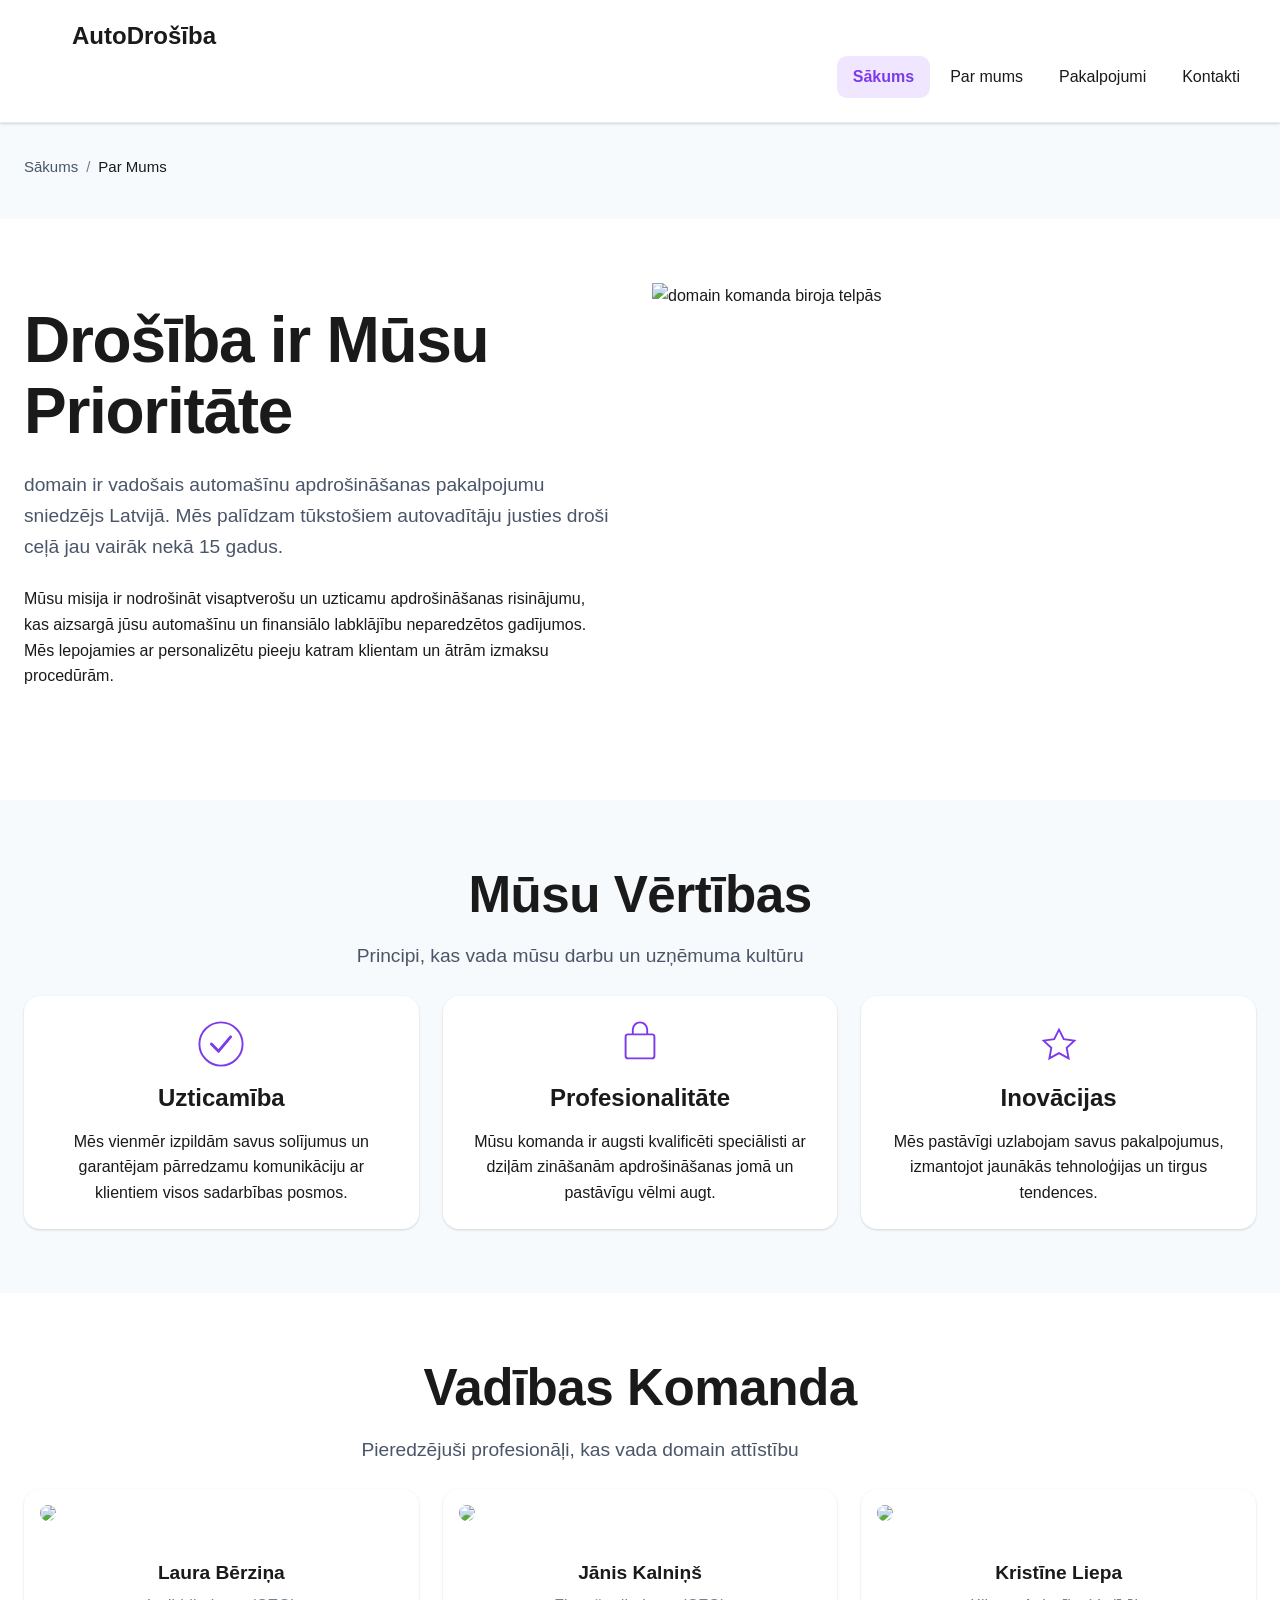
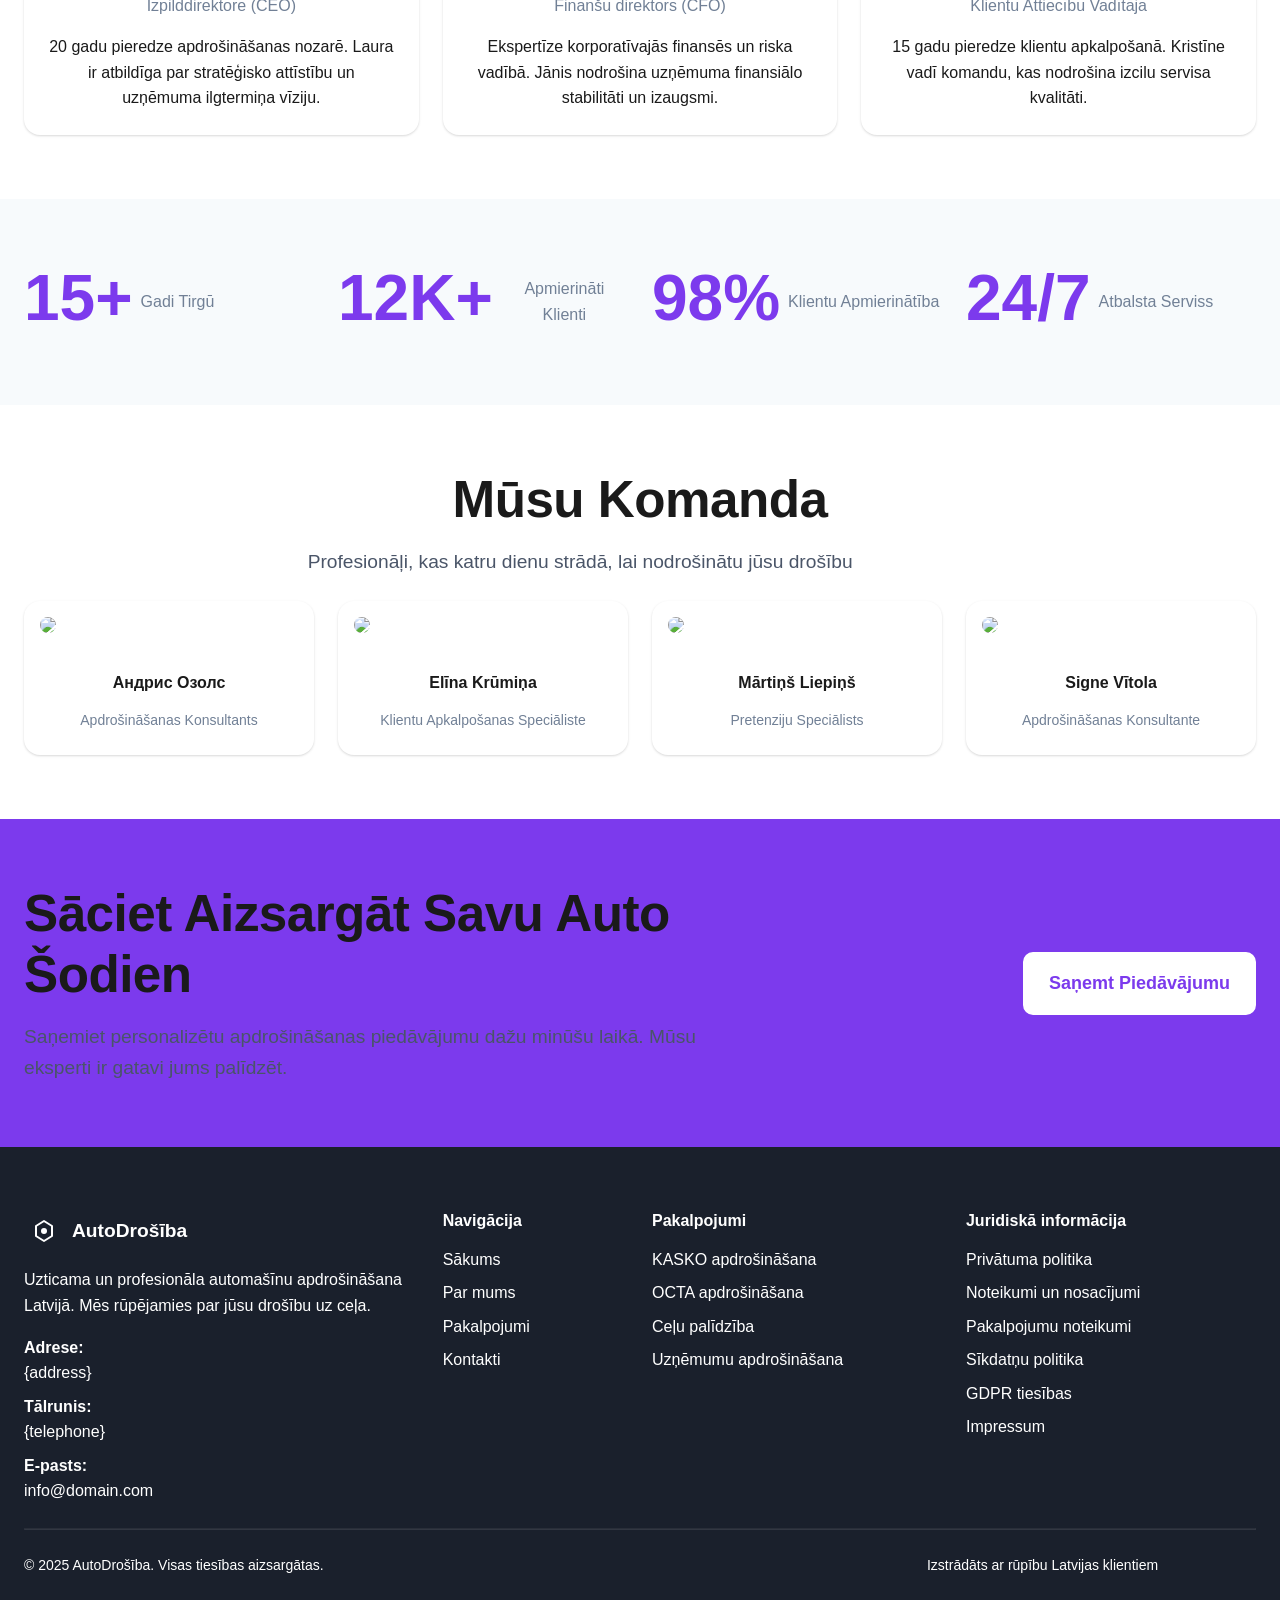
==== about.html @ 706413a0 "Initial commit: Batch msgbatch_0112CiEfnzhgPLQCDSbj4TGA results" ====
<!doctype html>
<html lang="lv">
 <head>
  <meta charset="UTF-8">
  <meta name="viewport" content="width=device-width, initial-scale=1.0">
  <title>Par Mums | domain - Automašīnu Apdrošināšana Latvijā</title>
  <meta name="description" content="Uzziniet vairāk par domain komandu un mūsu misiju sniegt labāko automašīnu apdrošināšanas pakalpojumu Latvijā. Profesionāla pieeja un klientu uzticība.">
  <meta property="og:title" content="Par Mums | domain">
  <meta property="og:description" content="Uzziniet vairāk par domain komandu un mūsu misiju sniegt labāko automašīnu apdrošināšanas pakalpojumu Latvijā.">
  <meta property="og:type" content="website">
  <meta property="og:url" content="https://domain.com/about.html">
  <meta property="og:image" content="https://images.unsplash.com/photo-1560179707-f14e90ef3623?w=1200&amp;h=630&amp;fit=crop">
  <link rel="canonical" href="https://domain.com/about.html">
  <link rel="stylesheet" href="style.css">
  <link rel="icon" type="image/png" href="/favicon.png">
  <link rel="apple-touch-icon" href="/apple-touch-icon.png">
 </head>
 <body>
  <header>
   <nav class="navbar navbar-expand-md sticky-top bg-white border-bottom" aria-label="Galvenā navigācija">
    <div class="container-fluid">
     <a class="navbar-brand d-flex align-items-center" href="/"> 
      <svg width="40" height="40" viewBox="0 0 40 40" fill="none" xmlns="http://www.w3.org/2000/svg" aria-hidden="true">
       <rect width="40" height="40" rx="8" fill="var(--primary)" /> <path d="M20 10L28 15V25L20 30L12 25V15L20 10Z" stroke="white" stroke-width="2" stroke-linejoin="round" /> <circle cx="20" cy="20" r="3" fill="white" />
      </svg> 
      <span class="ms-2 fw-bold">AutoDrošība</span> 
     </a> <a href="#pieteikuma-forma" class="btn btn-primary d-md-none order-md-3 ms-2">Saņemt piedāvājumu</a>
     <button class="navbar-toggler" type="button" data-bs-toggle="collapse" data-bs-target="#navbarNav" aria-controls="navbarNav" aria-expanded="false" aria-label="Pārslēgt navigāciju"><span class="navbar-toggler-icon"></span></button>
     <div class="collapse navbar-collapse" id="navbarNav">
      <ul class="navbar-nav ms-auto">
       <li class="nav-item"><a class="nav-link" href="/" aria-current="page">Sākums</a></li>
       <li class="nav-item"><a class="nav-link" href="about.html">Par mums</a></li>
       <li class="nav-item"><a class="nav-link" href="services.html">Pakalpojumi</a></li>
       <li class="nav-item"><a class="nav-link" href="contact.html">Kontakti</a></li>
      </ul>
      <a href="#pieteikuma-forma" class="btn btn-primary ms-md-3 d-none d-md-inline-block">Saņemt piedāvājumu</a>
     </div>
    </div>
   </nav>
  </header>
  <main>
   <section class="breadcrumb-section py-3 bg-light">
    <div class="container">
     <nav aria-label="breadcrumb">
      <ol class="breadcrumb mb-0">
       <li class="breadcrumb-item"><a href="/">Sākums</a></li>
       <li class="breadcrumb-item active" aria-current="page">Par Mums</li>
      </ol>
     </nav>
    </div>
   </section>
   <section class="hero-about py-4 py-md-5">
    <div class="container">
     <div class="row align-items-center g-4">
      <div class="col-lg-6" data-aos="fade-right">
       <h1 class="display-4 fw-bold mb-4">Drošība ir Mūsu Prioritāte</h1>
       <p class="lead mb-4">domain ir vadošais automašīnu apdrošināšanas pakalpojumu sniedzējs Latvijā. Mēs palīdzam tūkstošiem autovadītāju justies droši ceļā jau vairāk nekā 15 gadus.</p>
       <p class="mb-4">Mūsu misija ir nodrošināt visaptverošu un uzticamu apdrošināšanas risinājumu, kas aizsargā jūsu automašīnu un finansiālo labklājību neparedzētos gadījumos. Mēs lepojamies ar personalizētu pieeju katram klientam un ātrām izmaksu procedūrām.</p>
      </div>
      <div class="col-lg-6" data-aos="fade-left">
       <div class="ratio ratio-4x3">
        <img src="https://images.unsplash.com/photo-1560179707-f14e90ef3623?w=800&amp;h=600&amp;fit=crop&amp;auto=format" alt="domain komanda biroja telpās" class="img-fluid" width="800" height="600" loading="lazy">
       </div>
      </div>
     </div>
    </div>
   </section>
   <section class="values-section py-4 py-md-5 bg-light">
    <div class="container">
     <div class="row mb-4">
      <div class="col-lg-8 mx-auto text-center" data-aos="fade-up">
       <h2 class="h1 fw-bold mb-3">Mūsu Vērtības</h2>
       <p class="lead">Principi, kas vada mūsu darbu un uzņēmuma kultūru</p>
      </div>
     </div>
     <div class="row g-4">
      <div class="col-md-4" data-aos="fade-up" data-aos-delay="100">
       <div class="card h-100 border-0 shadow-sm">
        <div class="card-body text-center p-4">
         <div class="ratio ratio-1x1 mb-3 mx-auto" style="max-width: 80px;">
          <svg viewBox="0 0 100 100" xmlns="http://www.w3.org/2000/svg" fill="currentColor" class="text-primary">
           <circle cx="50" cy="50" r="45" fill="none" stroke="currentColor" stroke-width="4" /> <path d="M30 50 L45 65 L70 35" fill="none" stroke="currentColor" stroke-width="6" stroke-linecap="round" stroke-linejoin="round" />
          </svg>
         </div>
         <h3 class="h4 fw-bold mb-3">Uzticamība</h3>
         <p class="mb-0">Mēs vienmēr izpildām savus solījumus un garantējam pārredzamu komunikāciju ar klientiem visos sadarbības posmos.</p>
        </div>
       </div>
      </div>
      <div class="col-md-4" data-aos="fade-up" data-aos-delay="200">
       <div class="card h-100 border-0 shadow-sm">
        <div class="card-body text-center p-4">
         <div class="ratio ratio-1x1 mb-3 mx-auto" style="max-width: 80px;">
          <svg viewBox="0 0 100 100" xmlns="http://www.w3.org/2000/svg" fill="currentColor" class="text-primary">
           <rect x="20" y="30" width="60" height="50" rx="5" fill="none" stroke="currentColor" stroke-width="4" /> <path d="M35 30 V20 A15 15 0 0 1 65 20 V30" fill="none" stroke="currentColor" stroke-width="4" />
          </svg>
         </div>
         <h3 class="h4 fw-bold mb-3">Profesionalitāte</h3>
         <p class="mb-0">Mūsu komanda ir augsti kvalificēti speciālisti ar dziļām zināšanām apdrošināšanas jomā un pastāvīgu vēlmi augt.</p>
        </div>
       </div>
      </div>
      <div class="col-md-4" data-aos="fade-up" data-aos-delay="300">
       <div class="card h-100 border-0 shadow-sm">
        <div class="card-body text-center p-4">
         <div class="ratio ratio-1x1 mb-3 mx-auto" style="max-width: 80px;">
          <svg viewBox="0 0 100 100" xmlns="http://www.w3.org/2000/svg" fill="currentColor" class="text-primary">
           <path d="M50 20 L60 40 L82 43 L66 58 L70 80 L50 69 L30 80 L34 58 L18 43 L40 40 Z" fill="none" stroke="currentColor" stroke-width="4" />
          </svg>
         </div>
         <h3 class="h4 fw-bold mb-3">Inovācijas</h3>
         <p class="mb-0">Mēs pastāvīgi uzlabojam savus pakalpojumus, izmantojot jaunākās tehnoloģijas un tirgus tendences.</p>
        </div>
       </div>
      </div>
     </div>
    </div>
   </section>
   <section class="leadership-section py-4 py-md-5">
    <div class="container">
     <div class="row mb-4">
      <div class="col-lg-8 mx-auto text-center" data-aos="fade-up">
       <h2 class="h1 fw-bold mb-3">Vadības Komanda</h2>
       <p class="lead">Pieredzējuši profesionāļi, kas vada domain attīstību</p>
      </div>
     </div>
     <div class="row g-4">
      <div class="col-md-6 col-lg-4" data-aos="fade-up" data-aos-delay="100">
       <div class="card h-100 border-0 shadow-sm">
        <div class="ratio ratio-1x1">
         <img src="https://images.unsplash.com/photo-1573496359142-b8d87734a5a2?w=400&amp;h=400&amp;fit=crop&amp;auto=format" alt="Laura Bērziņa - Izpilddirektore" class="card-img-top" width="400" height="400" loading="lazy" style="object-fit: cover; border-radius: 50%; padding: 1rem;">
        </div>
        <div class="card-body text-center d-flex flex-column">
         <h3 class="h5 fw-bold mb-2">Laura Bērziņa</h3>
         <p class="text-muted mb-3">Izpilddirektore (CEO)</p>
         <p class="mb-0 mt-auto">20 gadu pieredze apdrošināšanas nozarē. Laura ir atbildīga par stratēģisko attīstību un uzņēmuma ilgtermiņa vīziju.</p>
        </div>
       </div>
      </div>
      <div class="col-md-6 col-lg-4" data-aos="fade-up" data-aos-delay="200">
       <div class="card h-100 border-0 shadow-sm">
        <div class="ratio ratio-1x1">
         <img src="https://images.unsplash.com/photo-1560250097-0b93528c311a?w=400&amp;h=400&amp;fit=crop&amp;auto=format" alt="Jānis Kalniņš - Finanšu direktors" class="card-img-top" width="400" height="400" loading="lazy" style="object-fit: cover; border-radius: 50%; padding: 1rem;">
        </div>
        <div class="card-body text-center d-flex flex-column">
         <h3 class="h5 fw-bold mb-2">Jānis Kalniņš</h3>
         <p class="text-muted mb-3">Finanšu direktors (CFO)</p>
         <p class="mb-0 mt-auto">Ekspertīze korporatīvajās finansēs un riska vadībā. Jānis nodrošina uzņēmuma finansiālo stabilitāti un izaugsmi.</p>
        </div>
       </div>
      </div>
      <div class="col-md-6 col-lg-4" data-aos="fade-up" data-aos-delay="300">
       <div class="card h-100 border-0 shadow-sm">
        <div class="ratio ratio-1x1">
         <img src="https://images.unsplash.com/photo-1580489944761-15a19d654956?w=400&amp;h=400&amp;fit=crop&amp;auto=format" alt="Kristīne Liepa - Klientu attiecību vadītāja" class="card-img-top" width="400" height="400" loading="lazy" style="object-fit: cover; border-radius: 50%; padding: 1rem;">
        </div>
        <div class="card-body text-center d-flex flex-column">
         <h3 class="h5 fw-bold mb-2">Kristīne Liepa</h3>
         <p class="text-muted mb-3">Klientu Attiecību Vadītāja</p>
         <p class="mb-0 mt-auto">15 gadu pieredze klientu apkalpošanā. Kristīne vadī komandu, kas nodrošina izcilu servisa kvalitāti.</p>
        </div>
       </div>
      </div>
     </div>
    </div>
   </section>
   <section class="stats-section py-4 py-md-5 bg-light">
    <div class="container">
     <div class="row g-4 text-center">
      <div class="col-6 col-md-3" data-aos="fade-up" data-aos-delay="100">
       <div class="stat-item">
        <div class="display-4 fw-bold text-primary mb-2">15+</div>
        <p class="h6 text-muted mb-0">Gadi Tirgū</p>
       </div>
      </div>
      <div class="col-6 col-md-3" data-aos="fade-up" data-aos-delay="200">
       <div class="stat-item">
        <div class="display-4 fw-bold text-primary mb-2">12K+</div>
        <p class="h6 text-muted mb-0">Apmierināti Klienti</p>
       </div>
      </div>
      <div class="col-6 col-md-3" data-aos="fade-up" data-aos-delay="300">
       <div class="stat-item">
        <div class="display-4 fw-bold text-primary mb-2">98%</div>
        <p class="h6 text-muted mb-0">Klientu Apmierinātība</p>
       </div>
      </div>
      <div class="col-6 col-md-3" data-aos="fade-up" data-aos-delay="400">
       <div class="stat-item">
        <div class="display-4 fw-bold text-primary mb-2">24/7</div>
        <p class="h6 text-muted mb-0">Atbalsta Serviss</p>
       </div>
      </div>
     </div>
    </div>
   </section>
   <section class="team-section py-4 py-md-5">
    <div class="container">
     <div class="row mb-4">
      <div class="col-lg-8 mx-auto text-center" data-aos="fade-up">
       <h2 class="h1 fw-bold mb-3">Mūsu Komanda</h2>
       <p class="lead">Profesionāļi, kas katru dienu strādā, lai nodrošinātu jūsu drošību</p>
      </div>
     </div>
     <div class="row g-4">
      <div class="col-sm-6 col-lg-3" data-aos="fade-up" data-aos-delay="100">
       <div class="card h-100 border-0 shadow-sm">
        <div class="ratio ratio-1x1">
         <img src="https://images.unsplash.com/photo-1507003211169-0a1dd7228f2d?w=400&amp;h=400&amp;fit=crop&amp;auto=format" alt="Андрис Озолс - Apdrošināšanas konsultants" class="card-img-top" width="400" height="400" loading="lazy" style="object-fit: cover; border-radius: 50%; padding: 1rem;">
        </div>
        <div class="card-body text-center">
         <h3 class="h6 fw-bold mb-1">Андрис Озолс</h3>
         <p class="text-muted small mb-0">Apdrošināšanas Konsultants</p>
        </div>
       </div>
      </div>
      <div class="col-sm-6 col-lg-3" data-aos="fade-up" data-aos-delay="200">
       <div class="card h-100 border-0 shadow-sm">
        <div class="ratio ratio-1x1">
         <img src="https://images.unsplash.com/photo-1438761681033-6461ffad8d80?w=400&amp;h=400&amp;fit=crop&amp;auto=format" alt="Elīna Krūmiņa - Klientu apkalpošanas speciāliste" class="card-img-top" width="400" height="400" loading="lazy" style="object-fit: cover; border-radius: 50%; padding: 1rem;">
        </div>
        <div class="card-body text-center">
         <h3 class="h6 fw-bold mb-1">Elīna Krūmiņa</h3>
         <p class="text-muted small mb-0">Klientu Apkalpošanas Speciāliste</p>
        </div>
       </div>
      </div>
      <div class="col-sm-6 col-lg-3" data-aos="fade-up" data-aos-delay="300">
       <div class="card h-100 border-0 shadow-sm">
        <div class="ratio ratio-1x1">
         <img src="https://images.unsplash.com/photo-1472099645785-5658abf4ff4e?w=400&amp;h=400&amp;fit=crop&amp;auto=format" alt="Mārtiņš Liepiņš - Pretenziju speciālists" class="card-img-top" width="400" height="400" loading="lazy" style="object-fit: cover; border-radius: 50%; padding: 1rem;">
        </div>
        <div class="card-body text-center">
         <h3 class="h6 fw-bold mb-1">Mārtiņš Liepiņš</h3>
         <p class="text-muted small mb-0">Pretenziju Speciālists</p>
        </div>
       </div>
      </div>
      <div class="col-sm-6 col-lg-3" data-aos="fade-up" data-aos-delay="400">
       <div class="card h-100 border-0 shadow-sm">
        <div class="ratio ratio-1x1">
         <img src="https://images.unsplash.com/photo-1544005313-94ddf0286df2?w=400&amp;h=400&amp;fit=crop&amp;auto=format" alt="Signe Vītola - Apdrošināšanas konsultante" class="card-img-top" width="400" height="400" loading="lazy" style="object-fit: cover; border-radius: 50%; padding: 1rem;">
        </div>
        <div class="card-body text-center">
         <h3 class="h6 fw-bold mb-1">Signe Vītola</h3>
         <p class="text-muted small mb-0">Apdrošināšanas Konsultante</p>
        </div>
       </div>
      </div>
     </div>
    </div>
   </section>
   <section class="cta-section py-4 py-md-5 bg-primary text-white">
    <div class="container">
     <div class="row align-items-center g-4">
      <div class="col-lg-8" data-aos="fade-right">
       <h2 class="h1 fw-bold mb-3">Sāciet Aizsargāt Savu Auto Šodien</h2>
       <p class="lead mb-0">Saņemiet personalizētu apdrošināšanas piedāvājumu dažu minūšu laikā. Mūsu eksperti ir gatavi jums palīdzēt.</p>
      </div>
      <div class="col-lg-4 text-lg-end" data-aos="fade-left">
       <a href="contact.html" class="btn btn-light btn-lg px-4">Saņemt Piedāvājumu</a>
      </div>
     </div>
    </div>
   </section>
  </main>
  <footer class="footer py-4 py-md-5 bg-dark text-light">
   <div class="container">
    <div class="row g-4">
     <div class="col-lg-4">
      <div class="d-flex align-items-center mb-3">
       <svg width="40" height="40" viewBox="0 0 40 40" fill="none" xmlns="http://www.w3.org/2000/svg" aria-hidden="true">
        <rect width="40" height="40" rx="8" fill="var(--accent)" /> <path d="M20 10L28 15V25L20 30L12 25V15L20 10Z" stroke="white" stroke-width="2" stroke-linejoin="round" /> <circle cx="20" cy="20" r="3" fill="white" />
       </svg>
       <span class="ms-2 h5 mb-0 fw-bold">AutoDrošība</span>
      </div>
      <p class="mb-3">Uzticama un profesionāla automašīnu apdrošināšana Latvijā. Mēs rūpējamies par jūsu drošību uz ceļa.</p>
      <div class="mb-2">
       <strong>Adrese:</strong>
       <br>
       <span>{address}</span>
      </div>
      <div class="mb-2">
       <strong>Tālrunis:</strong>
       <br>
       <a href="tel:{telephone}" class="text-light text-decoration-none">{telephone}</a>
      </div>
      <div>
       <strong>E-pasts:</strong>
       <br>
       <a href="mailto:info@domain.com" class="text-light text-decoration-none">info@domain.com</a>
      </div>
     </div>
     <div class="col-6 col-lg-2">
      <h3 class="h6 fw-bold mb-3">Navigācija</h3>
      <ul class="list-unstyled">
       <li class="mb-2"><a href="/" class="text-light text-decoration-none">Sākums</a></li>
       <li class="mb-2"><a href="about.html" class="text-light text-decoration-none">Par mums</a></li>
       <li class="mb-2"><a href="services.html" class="text-light text-decoration-none">Pakalpojumi</a></li>
       <li class="mb-2"><a href="contact.html" class="text-light text-decoration-none">Kontakti</a></li>
      </ul>
     </div>
     <div class="col-6 col-lg-3">
      <h3 class="h6 fw-bold mb-3">Pakalpojumi</h3>
      <ul class="list-unstyled">
       <li class="mb-2"><a href="services.html#kasko" class="text-light text-decoration-none">KASKO apdrošināšana</a></li>
       <li class="mb-2"><a href="services.html#octa" class="text-light text-decoration-none">OCTA apdrošināšana</a></li>
       <li class="mb-2"><a href="services.html#roadside" class="text-light text-decoration-none">Ceļu palīdzība</a></li>
       <li class="mb-2"><a href="services.html#business" class="text-light text-decoration-none">Uzņēmumu apdrošināšana</a></li>
      </ul>
     </div>
     <div class="col-lg-3">
      <h3 class="h6 fw-bold mb-3">Juridiskā informācija</h3>
      <ul class="list-unstyled">
       <li class="mb-2"><a href="privacy.html" class="text-light text-decoration-none">Privātuma politika</a></li>
       <li class="mb-2"><a href="terms_and_conditions.html" class="text-light text-decoration-none">Noteikumi un nosacījumi</a></li>
       <li class="mb-2"><a href="terms_of_services.html" class="text-light text-decoration-none">Pakalpojumu noteikumi</a></li>
       <li class="mb-2"><a href="cookie_policy.html" class="text-light text-decoration-none">Sīkdatņu politika</a></li>
       <li class="mb-2"><a href="gdpr-rights.html" class="text-light text-decoration-none">GDPR tiesības</a></li>
       <li class="mb-2"><a href="impressum.html" class="text-light text-decoration-none">Impressum</a></li>
      </ul>
     </div>
    </div>
    <hr class="my-4 border-secondary">
    <div class="row">
     <div class="col-md-6 text-center text-md-start">
      <p class="mb-0 small">© 2025 AutoDrošība. Visas tiesības aizsargātas.</p>
     </div>
     <div class="col-md-6 text-center text-md-end">
      <p class="mb-0 small">Izstrādāts ar rūpību Latvijas klientiem</p>
     </div>
    </div>
   </div>
  </footer>
  <script src="script.js" defer></script>
 </body>
</html>
---- style.css ----
:root {
  --brand-primary: #1a1a1a;
  --brand-secondary: #f0e6ff;
  --brand-accent: #7c3aed;
  --brand-neon: #a78bfa;
  --color-text: #1a1a1a;
  --color-text-light: #4a5568;
  --color-text-muted: #718096;
  --color-bg: #ffffff;
  --color-bg-alt: #f7fafc;
  --color-bg-dark: #1a202c;
  --color-neutral-100: #f7fafc;
  --color-neutral-200: #edf2f7;
  --color-neutral-300: #e2e8f0;
  --color-neutral-700: #4a5568;
  --color-neutral-800: #2d3748;
  --color-neutral-900: #1a202c;
  --color-border: rgba(226, 232, 240, 0.8);
  --color-success: #10b981;
  --color-error: #ef4444;
  --color-warning: #f59e0b;
  --font-primary: 'Inter', -apple-system, BlinkMacSystemFont, 'Segoe UI', Roboto, 'Helvetica Neue', Arial, sans-serif;
  --font-secondary: 'Montserrat', -apple-system, BlinkMacSystemFont, 'Segoe UI', Roboto, sans-serif;
  --font-weight-normal: 400;
  --font-weight-medium: 500;
  --font-weight-semibold: 600;
  --font-weight-bold: 700;
  --space-xs: 0.25rem;
  --space-sm: 0.5rem;
  --space-md: 1rem;
  --space-lg: 1.5rem;
  --space-xl: 2rem;
  --space-2xl: 3rem;
  --space-3xl: 4rem;
  --space-4xl: 6rem;
  --border-radius-sm: 6px;
  --border-radius-md: 10px;
  --border-radius-lg: 16px;
  --border-radius-xl: 20px;
  --shadow-sm: 0 1px 3px 0 rgba(0, 0, 0, 0.1), 0 1px 2px 0 rgba(0, 0, 0, 0.06);
  --shadow-md: 0 4px 6px -1px rgba(0, 0, 0, 0.1), 0 2px 4px -1px rgba(0, 0, 0, 0.06);
  --shadow-lg: 0 10px 15px -3px rgba(0, 0, 0, 0.1), 0 4px 6px -2px rgba(0, 0, 0, 0.05);
  --shadow-xl: 0 20px 25px -5px rgba(0, 0, 0, 0.1), 0 10px 10px -5px rgba(0, 0, 0, 0.04);
  --transition-fast: 150ms cubic-bezier(0.4, 0, 0.2, 1);
  --transition-base: 300ms cubic-bezier(0.4, 0, 0.2, 1);
  --transition-slow: 500ms cubic-bezier(0.4, 0, 0.2, 1);
  --nav-h: 80px;
}

@media (prefers-reduced-motion: reduce) {
  *,
  *::before,
  *::after {
    animation-duration: 0.01ms !important;
    animation-iteration-count: 1 !important;
    transition-duration: 0.01ms !important;
    scroll-behavior: auto !important;
  }
}

*,
*::before,
*::after {
  box-sizing: border-box;
}

html {
  max-width: 100%;
  overflow-x: hidden;
  scroll-behavior: smooth;
  font-size: 16px;
}

html:focus-within {
  scroll-behavior: smooth;
}

body {
  max-width: 100%;
  overflow-x: hidden;
  margin: 0;
  font-family: var(--font-primary);
  font-size: 1rem;
  font-weight: var(--font-weight-normal);
  line-height: 1.6;
  color: var(--color-text);
  background-color: var(--color-bg);
  -webkit-font-smoothing: antialiased;
  -moz-osx-font-smoothing: grayscale;
}

img,
svg,
video,
picture {
  max-width: 100%;
  height: auto;
  display: block;
}

img {
  border-style: none;
}

.ratio {
  position: relative;
  width: 100%;
  overflow: hidden;
}

.ratio::before {
  display: block;
  padding-top: var(--bs-aspect-ratio);
  content: "";
}

.ratio > * {
  position: absolute;
  top: 0;
  left: 0;
  width: 100%;
  height: 100%;
  object-fit: cover;
}

.ratio-1x1 {
  --bs-aspect-ratio: 100%;
  width: 48px;
  height: 48px;
}

.ratio-4x3 {
  --bs-aspect-ratio: 75%;
}

.ratio-16x9 {
  --bs-aspect-ratio: 56.25%;
}

.ratio-21x9 {
  --bs-aspect-ratio: 42.857%;
}

.row {
  display: flex;
  flex-wrap: wrap;
  margin-left: calc(var(--space-lg) * -0.5);
  margin-right: calc(var(--space-lg) * -0.5);
}

.row > * {
  padding-left: calc(var(--space-lg) * 0.5);
  padding-right: calc(var(--space-lg) * 0.5);
}

[class*="col"] {
  min-width: 0;
  flex-shrink: 0;
  width: 100%;
}

.col-6 {
  flex: 0 0 auto;
  width: 50%;
}

.col-12 {
  flex: 0 0 auto;
  width: 100%;
}

@media (min-width: 576px) {
  .col-sm-6 {
    flex: 0 0 auto;
    width: 50%;
  }
}

@media (min-width: 768px) {
  .col-md-3 {
    flex: 0 0 auto;
    width: 25%;
  }
  
  .col-md-4 {
    flex: 0 0 auto;
    width: 33.333%;
  }
  
  .col-md-6 {
    flex: 0 0 auto;
    width: 50%;
  }
  
  .col-md-8 {
    flex: 0 0 auto;
    width: 66.666%;
  }
}

@media (min-width: 992px) {
  .col-lg-2 {
    flex: 0 0 auto;
    width: 16.666%;
  }
  
  .col-lg-3 {
    flex: 0 0 auto;
    width: 25%;
  }
  
  .col-lg-4 {
    flex: 0 0 auto;
    width: 33.333%;
  }
  
  .col-lg-6 {
    flex: 0 0 auto;
    width: 50%;
  }
  
  .col-lg-8 {
    flex: 0 0 auto;
    width: 66.666%;
  }
  
  .col-lg-10 {
    flex: 0 0 auto;
    width: 83.333%;
  }
}

@media (min-width: 1200px) {
  .col-xl-8 {
    flex: 0 0 auto;
    width: 66.666%;
  }
  
  .col-xl-9 {
    flex: 0 0 auto;
    width: 75%;
  }
}

h1,
h2,
h3,
h4,
h5,
h6 {
  margin-top: 0;
  margin-bottom: var(--space-md);
  font-family: var(--font-secondary);
  font-weight: var(--font-weight-bold);
  line-height: 1.2;
  color: var(--brand-primary);
}

h1 {
  font-size: clamp(2rem, 4vw, 3.5rem);
  letter-spacing: -0.02em;
}

h2 {
  font-size: clamp(1.75rem, 3vw, 2.5rem);
  letter-spacing: -0.01em;
}

h3 {
  font-size: clamp(1.5rem, 2.5vw, 2rem);
}

h4 {
  font-size: clamp(1.25rem, 2vw, 1.5rem);
}

h5 {
  font-size: clamp(1.125rem, 1.5vw, 1.25rem);
}

h6 {
  font-size: clamp(1rem, 1.25vw, 1.125rem);
}

.display-4 {
  font-size: clamp(2.5rem, 5vw, 4rem);
  font-weight: var(--font-weight-bold);
  line-height: 1.1;
}

.display-5 {
  font-size: clamp(2rem, 4vw, 3rem);
  font-weight: var(--font-weight-bold);
  line-height: 1.1;
}

.display-6 {
  font-size: clamp(1.75rem, 3.5vw, 2.5rem);
  font-weight: var(--font-weight-bold);
  line-height: 1.1;
}

.h1 { font-size: clamp(2rem, 4vw, 3.5rem); }
.h2 { font-size: clamp(1.75rem, 3vw, 2.5rem); }
.h3 { font-size: clamp(1.5rem, 2.5vw, 2rem); }
.h4 { font-size: clamp(1.25rem, 2vw, 1.5rem); }
.h5 { font-size: clamp(1.125rem, 1.5vw, 1.25rem); }
.h6 { font-size: clamp(1rem, 1.25vw, 1.125rem); }

p {
  max-width: 65ch;
  margin-top: 0;
  margin-bottom: var(--space-md);
}

p:last-child {
  margin-bottom: 0;
}

.lead {
  font-size: clamp(1.125rem, 1.5vw, 1.25rem);
  font-weight: var(--font-weight-normal);
  line-height: 1.6;
  color: var(--color-text-light);
}

a {
  color: var(--brand-accent);
  text-decoration: none;
  transition: color var(--transition-fast);
}

a:hover,
a:focus {
  color: var(--brand-primary);
  text-decoration: underline;
}

a:focus {
  outline: 2px solid var(--brand-accent);
  outline-offset: 2px;
}

a:focus:not(:focus-visible) {
  outline: none;
}

button:focus,
input:focus,
textarea:focus,
select:focus {
  outline: 2px solid var(--brand-accent);
  outline-offset: 2px;
}

button:focus:not(:focus-visible),
input:focus:not(:focus-visible),
textarea:focus:not(:focus-visible),
select:focus:not(:focus-visible) {
  outline: none;
}

ul,
ol {
  max-width: 65ch;
  margin-top: 0;
  margin-bottom: var(--space-md);
  padding-left: var(--space-xl);
}

ul:last-child,
ol:last-child {
  margin-bottom: 0;
}

.list-unstyled {
  padding-left: 0;
  list-style: none;
}

li {
  margin-bottom: var(--space-sm);
}

li:last-child {
  margin-bottom: 0;
}

section {
  scroll-margin-top: var(--nav-h);
}

.container,
.container-fluid {
  width: 100%;
  padding-left: var(--space-md);
  padding-right: var(--space-md);
  margin-left: auto;
  margin-right: auto;
}

.container {
  max-width: 1280px;
}

@media (min-width: 768px) {
  .container,
  .container-fluid {
    padding-left: var(--space-lg);
    padding-right: var(--space-lg);
  }
}

@media (min-width: 1400px) {
  .container {
    max-width: 1320px;
  }
}

.navbar {
  position: sticky;
  top: 0;
  z-index: 1030;
  background-color: var(--color-bg);
  border-bottom: 1px solid var(--color-border);
  box-shadow: var(--shadow-sm);
  transition: box-shadow var(--transition-base);
  min-height: var(--nav-h);
}

.navbar .container-fluid {
  display: flex;
  flex-wrap: wrap;
  align-items: center;
  justify-content: space-between;
  padding-top: var(--space-md);
  padding-bottom: var(--space-md);
}

.navbar-brand {
  font-family: var(--font-secondary);
  font-size: clamp(1.25rem, 2vw, 1.5rem);
  font-weight: var(--font-weight-bold);
  color: var(--brand-primary);
  text-decoration: none;
  display: flex;
  align-items: center;
  transition: color var(--transition-fast);
}

.navbar-brand:hover,
.navbar-brand:focus {
  color: var(--brand-accent);
}

.navbar-toggler {
  display: inline-flex;
  align-items: center;
  justify-content: center;
  width: 48px;
  height: 48px;
  padding: 0;
  border: 2px solid var(--color-border);
  background-color: transparent;
  border-radius: var(--border-radius-md);
  cursor: pointer;
  transition: all var(--transition-fast);
}

.navbar-toggler:hover {
  background-color: var(--color-bg-alt);
  border-color: var(--brand-accent);
}

.navbar-toggler:focus {
  box-shadow: 0 0 0 3px rgba(124, 58, 237, 0.2);
  border-color: var(--brand-accent);
}

.navbar-toggler-icon {
  display: block;
  width: 24px;
  height: 2px;
  background-color: var(--brand-primary);
  position: relative;
  transition: background-color var(--transition-fast);
}

.navbar-toggler-icon::before,
.navbar-toggler-icon::after {
  content: '';
  display: block;
  width: 24px;
  height: 2px;
  background-color: var(--brand-primary);
  position: absolute;
  left: 0;
  transition: transform var(--transition-base);
}

.navbar-toggler-icon::before {
  top: -8px;
}

.navbar-toggler-icon::after {
  bottom: -8px;
}

.navbar-collapse {
  flex-basis: 100%;
  flex-grow: 1;
  align-items: center;
}

.navbar-collapse.collapse:not(.show) {
  display: none;
}

.navbar-nav {
  display: flex;
  flex-direction: column;
  padding-left: 0;
  margin-bottom: 0;
  list-style: none;
  gap: var(--space-xs);
  margin-top: var(--space-md);
}

.nav-item {
  display: block;
}

.nav-link {
  display: block;
  font-family: var(--font-secondary);
  font-weight: var(--font-weight-medium);
  font-size: 1rem;
  color: var(--color-text);
  text-decoration: none;
  padding: var(--space-sm) var(--space-md);
  border-radius: var(--border-radius-md);
  transition: all var(--transition-fast);
}

.nav-link:hover,
.nav-link:focus {
  background-color: var(--color-bg-alt);
  color: var(--brand-accent);
}

.nav-link[aria-current="page"],
.nav-link.active {
  background-color: var(--brand-secondary);
  color: var(--brand-accent);
  font-weight: var(--font-weight-semibold);
}

@media (min-width: 768px) {
  .navbar-toggler {
    display: none;
  }
  
  .navbar-collapse {
    display: flex !important;
    flex-basis: auto;
  }
  
  .navbar-nav {
    flex-direction: row;
    margin-top: 0;
    gap: var(--space-xs);
  }
  
  .ms-auto {
    margin-left: auto;
  }
  
  .d-md-none {
    display: none !important;
  }
  
  .d-md-inline-block {
    display: inline-block !important;
  }
  
  .ms-md-3 {
    margin-left: var(--space-md) !important;
  }
  
  .order-md-3 {
    order: 3;
  }
}

.btn {
  display: inline-flex;
  align-items: center;
  justify-content: center;
  gap: var(--space-sm);
  min-height: 48px;
  padding: var(--space-sm) var(--space-lg);
  font-family: var(--font-secondary);
  font-size: 1rem;
  font-weight: var(--font-weight-semibold);
  line-height: 1.5;
  text-align: center;
  text-decoration: none;
  white-space: nowrap;
  vertical-align: middle;
  cursor: pointer;
  user-select: none;
  border: 2px solid transparent;
  border-radius: var(--border-radius-md);
  transition: all var(--transition-fast);
}

.btn:focus {
  outline: none;
  box-shadow: 0 0 0 3px rgba(124, 58, 237, 0.3);
}

.btn:hover {
  transform: translateY(-2px);
  box-shadow: var(--shadow-lg);
}

.btn:active {
  transform: translateY(0);
}

.btn-primary {
  background-color: var(--brand-accent);
  color: var(--color-bg);
  border-color: var(--brand-accent);
}

.btn-primary:hover {
  background-color: #6d28d9;
  border-color: #6d28d9;
  color: var(--color-bg);
}

.btn-outline-primary {
  background-color: transparent;
  color: var(--brand-accent);
  border-color: var(--brand-accent);
}

.btn-outline-primary:hover {
  background-color: var(--brand-accent);
  color: var(--color-bg);
  border-color: var(--brand-accent);
}

.btn-light {
  background-color: var(--color-bg);
  color: var(--brand-accent);
  border-color: var(--color-bg);
}

.btn-light:hover {
  background-color: var(--brand-secondary);
  color: var(--brand-accent);
  border-color: var(--brand-secondary);
}

.btn-lg {
  min-height: 56px;
  padding: var(--space-md) var(--space-xl);
  font-size: 1.125rem;
}

.w-100 {
  width: 100%;
}

@media (max-width: 767px) {
  .btn:not(.btn-lg) {
    min-height: 48px;
    padding: var(--space-sm) var(--space-md);
  }
}

.card {
  display: flex;
  flex-direction: column;
  height: 100%;
  background-color: var(--color-bg);
  border: 1px solid var(--color-border);
  border-radius: var(--border-radius-lg);
  overflow: hidden;
  transition: all var(--transition-base);
}

.card:hover {
  box-shadow: var(--shadow-xl);
  transform: translateY(-4px);
}

.card-img-top {
  width: 100%;
  height: 100%;
  object-fit: cover;
}

.card-body {
  display: flex;
  flex-direction: column;
  flex-grow: 1;
  padding: var(--space-lg);
}

.card-title {
  margin-top: 0;
  margin-bottom: var(--space-sm);
  font-family: var(--font-secondary);
  font-weight: var(--font-weight-semibold);
  color: var(--brand-primary);
}

.card-text {
  margin-bottom: var(--space-md);
  color: var(--color-text-light);
  flex-grow: 1;
}

.form-label {
  display: block;
  margin-bottom: var(--space-sm);
  font-weight: var(--font-weight-medium);
  color: var(--color-text);
}

.form-control,
.form-select {
  display: block;
  width: 100%;
  min-height: 48px;
  padding: var(--space-sm) var(--space-md);
  font-family: var(--font-primary);
  font-size: 1rem;
  line-height: 1.5;
  color: var(--color-text);
  background-color: var(--color-bg);
  border: 2px solid var(--color-border);
  border-radius: var(--border-radius-md);
  transition: all var(--transition-fast);
}

.form-control:focus,
.form-select:focus {
  border-color: var(--brand-accent);
  box-shadow: 0 0 0 3px rgba(124, 58, 237, 0.1);
  outline: none;
}

.form-control.is-invalid,
.form-select.is-invalid {
  border-color: var(--color-error);
}

.form-control.is-invalid:focus,
.form-select.is-invalid:focus {
  box-shadow: 0 0 0 3px rgba(239, 68, 68, 0.1);
}

textarea.form-control {
  min-height: 120px;
  resize: vertical;
}

.form-check {
  display: flex;
  align-items: flex-start;
  gap: var(--space-sm);
  min-height: 24px;
  padding-left: 0;
}

.form-check-input {
  flex-shrink: 0;
  width: 20px;
  height: 20px;
  margin-top: 2px;
  vertical-align: top;
  background-color: var(--color-bg);
  border: 2px solid var(--color-border);
  border-radius: var(--border-radius-sm);
  cursor: pointer;
  transition: all var(--transition-fast);
}

.form-check-input:checked {
  background-color: var(--brand-accent);
  border-color: var(--brand-accent);
}

.form-check-input:focus {
  border-color: var(--brand-accent);
  box-shadow: 0 0 0 3px rgba(124, 58, 237, 0.1);
  outline: none;
}

.form-check-label {
  display: block;
  cursor: pointer;
}

.invalid-feedback {
  display: block;
  margin-top: var(--space-xs);
  font-size: 0.875rem;
  color: var(--color-error);
}

.text-danger {
  color: var(--color-error) !important;
}

.promo-banner {
  background: linear-gradient(135deg, var(--brand-accent) 0%, var(--brand-neon) 100%);
  color: var(--color-bg);
}

.marquee-wrapper {
  overflow: hidden;
}

.hero-section {
  padding: var(--space-3xl) 0;
  background: linear-gradient(135deg, var(--color-bg) 0%, var(--color-bg-alt) 100%);
}

.trust-section {
  padding: var(--space-3xl) 0;
}

.trust-stat {
  padding: var(--space-lg);
}

.trust-badge-item {
  display: flex;
  align-items: center;
  gap: var(--space-sm);
}

.services-overview,
.case-studies,
.benefits-section,
.help-center-cta,
.form-section {
  padding: var(--space-3xl) 0;
}

.bg-light {
  background-color: var(--color-bg-alt) !important;
}

.bg-white {
  background-color: var(--color-bg) !important;
}

.bg-dark {
  background-color: var(--color-bg-dark) !important;
}

.bg-primary {
  background-color: var(--brand-accent) !important;
  color: var(--color-bg) !important;
}

.text-primary {
  color: var(--brand-accent) !important;
}

.text-light {
  color: var(--color-bg) !important;
}

.text-white {
  color: var(--color-bg) !important;
}

.text-muted {
  color: var(--color-text-muted) !important;
}

.text-center {
  text-align: center !important;
}

.text-decoration-none {
  text-decoration: none !important;
}

.text-decoration-underline {
  text-decoration: underline !important;
}

.footer {
  background-color: var(--color-bg-dark);
  color: var(--color-neutral-200);
  padding: var(--space-3xl) 0 var(--space-xl);
}

.footer a {
  color: var(--color-neutral-200);
  text-decoration: none;
  transition: color var(--transition-fast);
}

.footer a:hover,
.footer a:focus {
  color: var(--brand-neon);
  text-decoration: underline;
}

.footer h1,
.footer h2,
.footer h3,
.footer h4,
.footer h5,
.footer h6 {
  color: var(--color-bg);
}

.border-bottom {
  border-bottom: 1px solid var(--color-border) !important;
}

.border-0 {
  border: 0 !important;
}

.border-secondary {
  border-color: rgba(255, 255, 255, 0.1) !important;
}

.rounded {
  border-radius: var(--border-radius-md) !important;
}

.rounded-3 {
  border-radius: var(--border-radius-lg) !important;
}

.rounded-circle {
  border-radius: 50% !important;
}

.shadow {
  box-shadow: var(--shadow-md) !important;
}

.shadow-sm {
  box-shadow: var(--shadow-sm) !important;
}

.shadow-lg {
  box-shadow: var(--shadow-lg) !important;
}

.overflow-hidden {
  overflow: hidden !important;
}

.d-flex {
  display: flex !important;
}

.d-inline-block {
  display: inline-block !important;
}

.d-block {
  display: block !important;
}

.d-none {
  display: none !important;
}

.flex-column {
  flex-direction: column !important;
}

.flex-wrap {
  flex-wrap: wrap !important;
}

.align-items-start {
  align-items: flex-start !important;
}

.align-items-center {
  align-items: center !important;
}

.align-items-end {
  align-items: flex-end !important;
}

.justify-content-center {
  justify-content: center !important;
}

.justify-content-between {
  justify-content: space-between !important;
}

.flex-shrink-0 {
  flex-shrink: 0 !important;
}

.mx-auto {
  margin-left: auto !important;
  margin-right: auto !important;
}

.ms-2 {
  margin-left: var(--space-sm) !important;
}

.ms-3 {
  margin-left: var(--space-md) !important;
}

.me-2 {
  margin-right: var(--space-sm) !important;
}

.mt-auto {
  margin-top: auto !important;
}

.mt-2 {
  margin-top: var(--space-sm) !important;
}

.mt-3 {
  margin-top: var(--space-md) !important;
}

.mt-4 {
  margin-top: var(--space-lg) !important;
}

.mt-5 {
  margin-top: var(--space-xl) !important;
}

.mb-0 {
  margin-bottom: 0 !important;
}

.mb-2 {
  margin-bottom: var(--space-sm) !important;
}

.mb-3 {
  margin-bottom: var(--space-md) !important;
}

.mb-4 {
  margin-bottom: var(--space-lg) !important;
}

.mb-5 {
  margin-bottom: var(--space-xl) !important;
}

.p-4 {
  padding: var(--space-lg) !important;
}

.py-2 {
  padding-top: var(--space-sm) !important;
  padding-bottom: var(--space-sm) !important;
}

.py-3 {
  padding-top: var(--space-md) !important;
  padding-bottom: var(--space-md) !important;
}

.py-4 {
  padding-top: var(--space-xl) !important;
  padding-bottom: var(--space-xl) !important;
}

.py-5 {
  padding-top: var(--space-2xl) !important;
  padding-bottom: var(--space-2xl) !important;
}

.px-4 {
  padding-left: var(--space-lg) !important;
  padding-right: var(--space-lg) !important;
}

.my-4 {
  margin-top: var(--space-lg) !important;
  margin-bottom: var(--space-lg) !important;
}

.fw-bold {
  font-weight: var(--font-weight-bold) !important;
}

.fw-semibold {
  font-weight: var(--font-weight-semibold) !important;
}

.small {
  font-size: 0.875rem;
}

.h-100 {
  height: 100% !important;
}

.sticky-top {
  position: sticky;
  top: 0;
  z-index: 1020;
}

.breadcrumb {
  display: flex;
  flex-wrap: wrap;
  padding: var(--space-md) 0;
  margin-bottom: 0;
  list-style: none;
  background-color: transparent;
}

.breadcrumb-item {
  font-size: 0.9375rem;
}

.breadcrumb-item + .breadcrumb-item::before {
  display: inline-block;
  padding-right: var(--space-sm);
  padding-left: var(--space-sm);
  color: var(--color-text-muted);
  content: '/';
}

.breadcrumb-item a {
  color: var(--color-text-light);
  text-decoration: none;
}

.breadcrumb-item a:hover {
  color: var(--brand-accent);
  text-decoration: underline;
}

.breadcrumb-item.active {
  color: var(--color-text);
}

.alert {
  padding: var(--space-md);
  border-radius: var(--border-radius-md);
  margin-bottom: var(--space-md);
  border: 1px solid transparent;
}

.alert-success {
  background-color: rgba(16, 185, 129, 0.1);
  border-color: var(--color-success);
  color: var(--color-success);
}

.alert-danger {
  background-color: rgba(239, 68, 68, 0.1);
  border-color: var(--color-error);
  color: var(--color-error);
}

.alert-warning {
  background-color: rgba(245, 158, 11, 0.1);
  border-color: var(--color-warning);
  color: var(--color-warning);
}

.alert-info {
  background-color: rgba(124, 58, 237, 0.1);
  border-color: var(--brand-accent);
  color: var(--brand-accent);
}

.accordion {
  margin-bottom: var(--space-md);
}

.accordion-item {
  background-color: var(--color-bg);
  border: 1px solid var(--color-border);
  border-radius: var(--border-radius-lg);
  margin-bottom: var(--space-md);
  overflow: hidden;
}

.accordion-header {
  margin-bottom: 0;
}

.accordion-button {
  width: 100%;
  padding: var(--space-md) var(--space-lg);
  font-size: 1rem;
  font-weight: var(--font-weight-semibold);
  text-align: left;
  background-color: var(--color-bg);
  border: none;
  cursor: pointer;
  transition: background-color var(--transition-fast);
}

.accordion-button:hover {
  background-color: var(--color-bg-alt);
}

.accordion-button:focus {
  box-shadow: 0 0 0 3px rgba(124, 58, 237, 0.1);
  outline: none;
}

.accordion-button:not(.collapsed) {
  background-color: var(--brand-secondary);
  color: var(--brand-accent);
}

.accordion-collapse {
  overflow: hidden;
  transition: height var(--transition-base);
}

.accordion-collapse.collapse:not(.show) {
  display: none;
}

.accordion-body {
  padding: var(--space-md) var(--space-lg);
}

.table-responsive {
  overflow-x: auto;
  -webkit-overflow-scrolling: touch;
}

.table {
  width: 100%;
  margin-bottom: var(--space-md);
  color: var(--color-text);
  border-collapse: collapse;
}

.table-bordered {
  border: 1px solid var(--color-border);
}

.table-bordered th,
.table-bordered td {
  border: 1px solid var(--color-border);
  padding: var(--space-sm) var(--space-md);
}

.list-group {
  display: flex;
  flex-direction: column;
  padding-left: 0;
  margin-bottom: 0;
}

.list-group-item {
  position: relative;
  display: block;
  padding: var(--space-md) var(--space-lg);
  color: var(--color-text);
  text-decoration: none;
  background-color: var(--color-bg);
  border: 1px solid var(--color-border);
}

.list-group-item:first-child {
  border-top-left-radius: var(--border-radius-md);
  border-top-right-radius: var(--border-radius-md);
}

.list-group-item:last-child {
  border-bottom-left-radius: var(--border-radius-md);
  border-bottom-right-radius: var(--border-radius-md);
}

.list-group-item + .list-group-item {
  border-top-width: 0;
}

.list-group-item-action:hover {
  background-color: var(--color-bg-alt);
}

.contact-info-box,
.legal-content,
.privacy-content {
  max-width: 100%;
}

.contact-info-box {
  padding: var(--space-lg);
  background-color: var(--color-bg-alt);
  border-radius: var(--border-radius-lg);
  border: 1px solid var(--color-border);
}

.feature-badge,
.stat-item {
  display: flex;
  align-items: center;
  gap: var(--space-sm);
}

@media (max-width: 767px) {
  .py-4 {
    padding-top: var(--space-xl) !important;
    padding-bottom: var(--space-xl) !important;
  }

  .py-5 {
    padding-top: var(--space-2xl) !important;
    padding-bottom: var(--space-2xl) !important;
  }
  
  .d-md-none {
    display: inline-block !important;
  }
  
  .d-md-inline-block {
    display: none !important;
  }
}

@media (min-width: 768px) {
  .py-md-5 {
    padding-top: var(--space-3xl) !important;
    padding-bottom: var(--space-3xl) !important;
  }
  
  .p-md-5 {
    padding: var(--space-3xl) !important;
  }
  
  .mb-md-0 {
    margin-bottom: 0 !important;
  }
  
  .mb-lg-0 {
    margin-bottom: 0 !important;
  }
  
  .text-md-start {
    text-align: left !important;
  }
  
  .text-md-end {
    text-align: right !important;
  }
  
  .text-lg-end {
    text-align: right !important;
  }
}

[data-aos] {
  transition-property: transform, opacity;
  transition-duration: var(--transition-slow);
}

@media (prefers-reduced-motion: reduce) {
  [data-aos] {
    transition: none !important;
    transform: none !important;
    opacity: 1 !important;
  }
}

.c-button--primary {
  background-color: var(--brand-accent);
  color: var(--color-bg);
  border-color: var(--brand-accent);
}

.c-button--primary:hover {
  background-color: #6d28d9;
  border-color: #6d28d9;
}

.c-button--secondary {
  background-color: transparent;
  color: var(--brand-accent);
  border-color: var(--brand-accent);
}

.c-button--secondary:hover {
  background-color: var(--brand-accent);
  color: var(--color-bg);
}

.c-button--outline {
  background-color: transparent;
  color: var(--brand-accent);
  border-color: var(--brand-accent);
}

.c-button--outline:hover {
  background-color: var(--brand-accent);
  color: var(--color-bg);
}

.c-button--large {
  min-height: 56px;
  padding: var(--space-md) var(--space-xl);
  font-size: 1.125rem;
}

.needs-validation .form-control:invalid,
.needs-validation .form-select:invalid,
.needs-validation .form-check-input:invalid {
  border-color: var(--color-error);
}

.needs-validation .form-control:valid,
.needs-validation .form-select:valid,
.needs-validation .form-check-input:valid {
  border-color: var(--color-success);
}
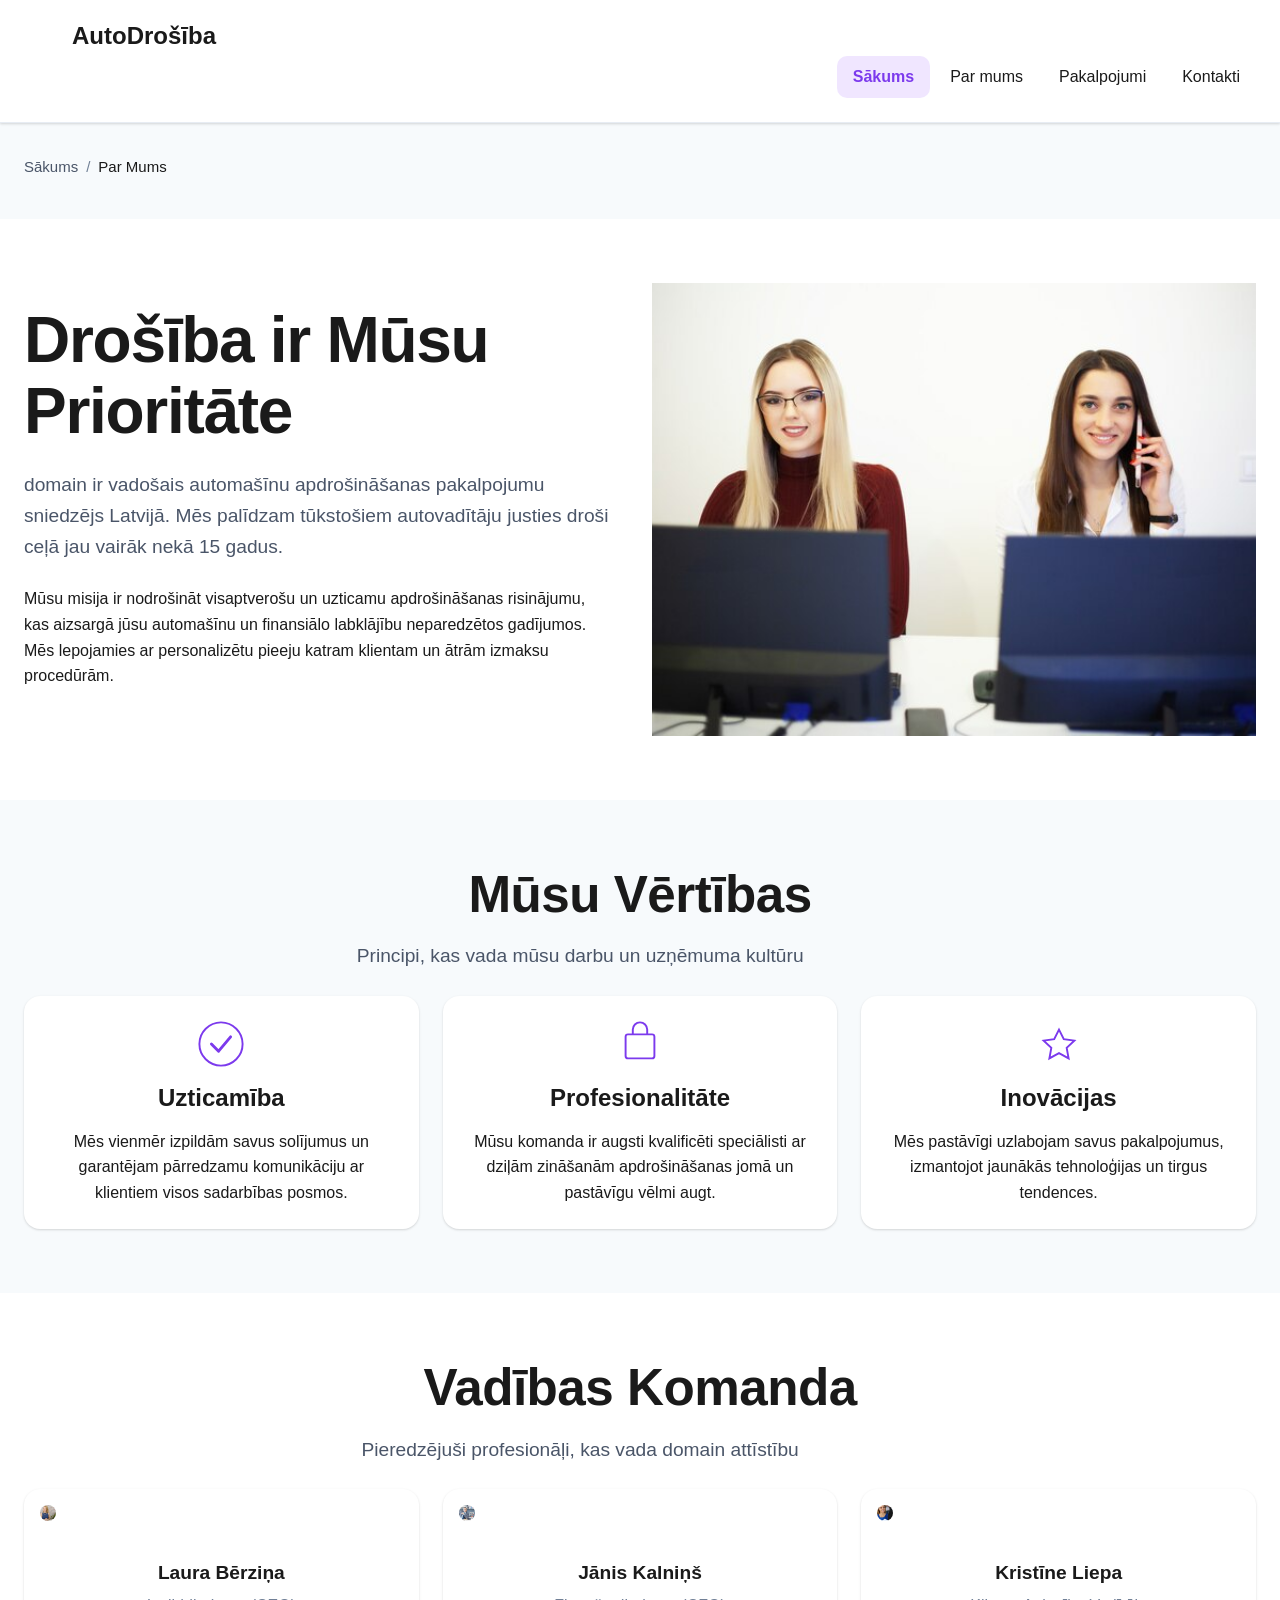
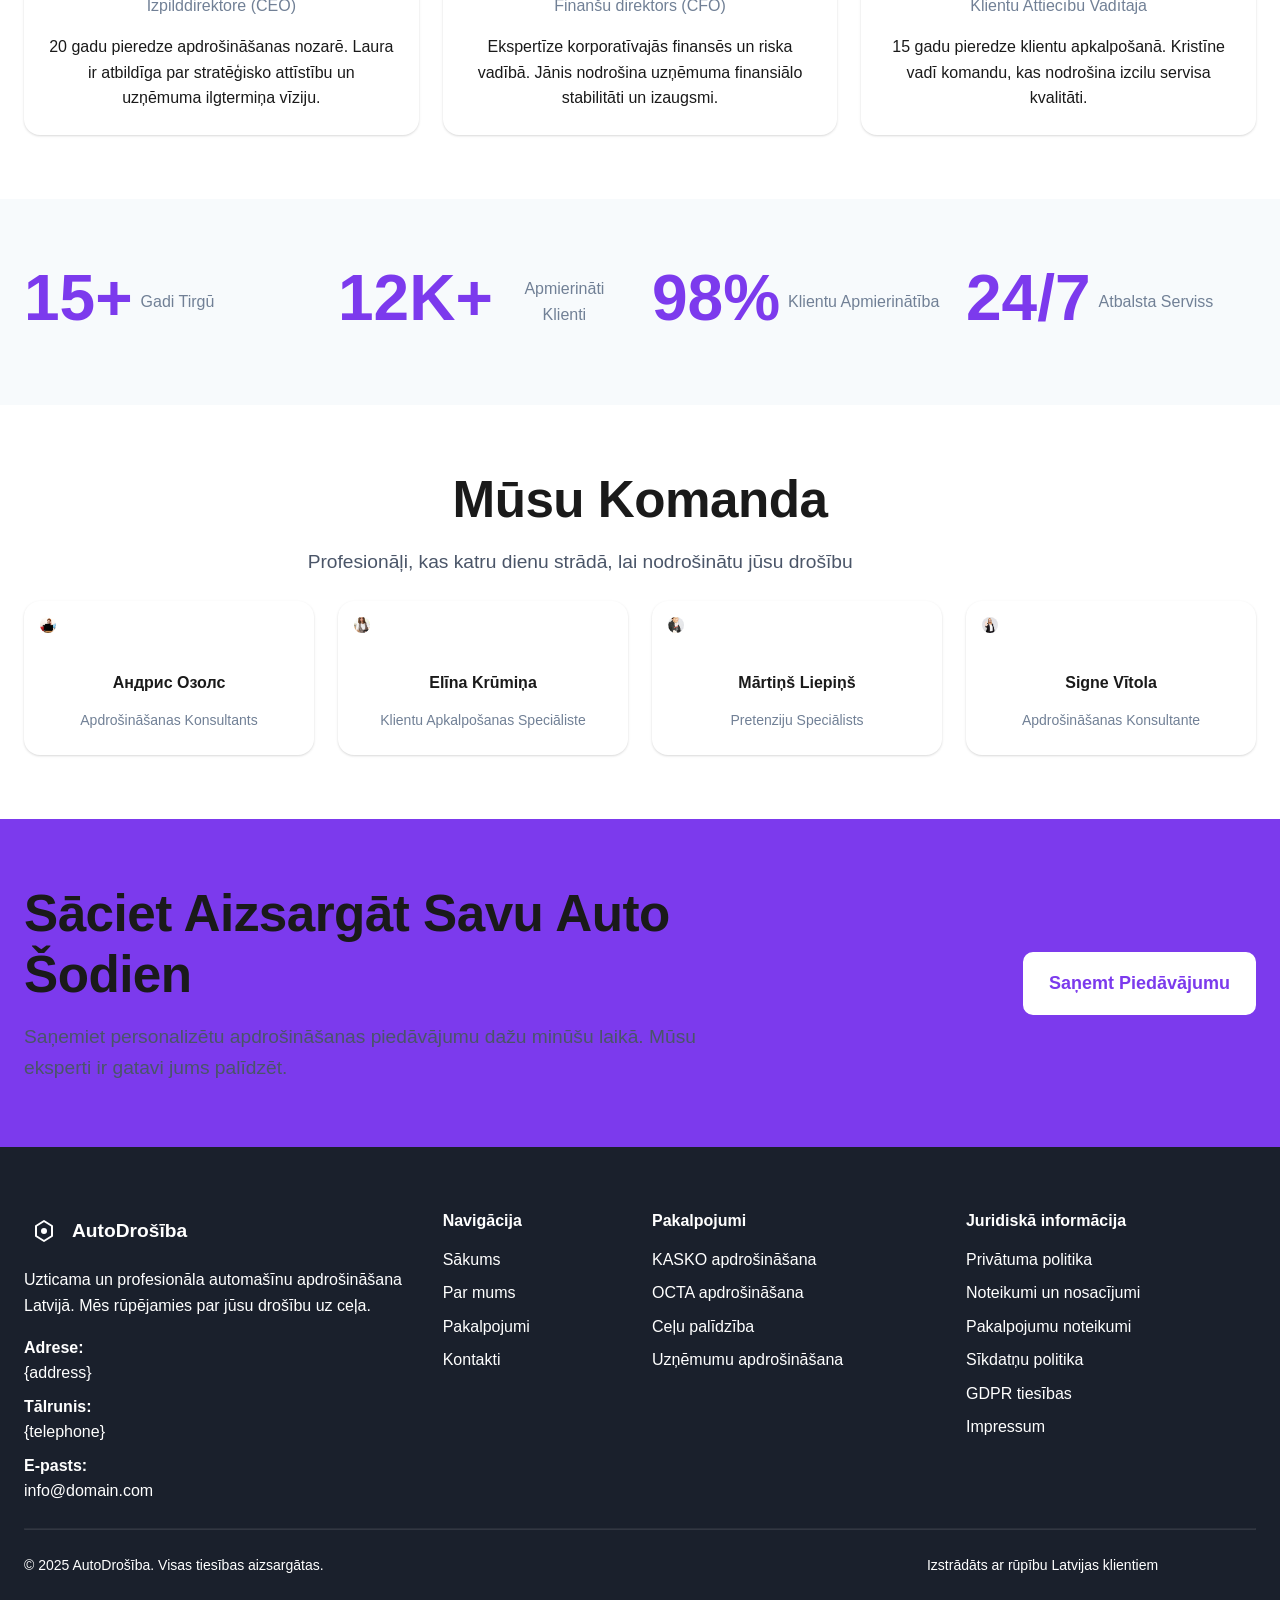
==== commit f4a32068: "images_replaced" ====
--- a/about.html
+++ b/about.html
@@ -1,6 +1,4 @@
-<!doctype html>
-<html lang="lv">
- <head>
+<!DOCTYPE html><html lang="lv"><head>
   <meta charset="UTF-8">
   <meta name="viewport" content="width=device-width, initial-scale=1.0">
   <title>Par Mums | domain - Automašīnu Apdrošināšana Latvijā</title>
@@ -21,7 +19,7 @@
     <div class="container-fluid">
      <a class="navbar-brand d-flex align-items-center" href="/"> 
       <svg width="40" height="40" viewBox="0 0 40 40" fill="none" xmlns="http://www.w3.org/2000/svg" aria-hidden="true">
-       <rect width="40" height="40" rx="8" fill="var(--primary)" /> <path d="M20 10L28 15V25L20 30L12 25V15L20 10Z" stroke="white" stroke-width="2" stroke-linejoin="round" /> <circle cx="20" cy="20" r="3" fill="white" />
+       <rect width="40" height="40" rx="8" fill="var(--primary)"></rect> <path d="M20 10L28 15V25L20 30L12 25V15L20 10Z" stroke="white" stroke-width="2" stroke-linejoin="round"></path> <circle cx="20" cy="20" r="3" fill="white"></circle>
       </svg> 
       <span class="ms-2 fw-bold">AutoDrošība</span> 
      </a> <a href="#pieteikuma-forma" class="btn btn-primary d-md-none order-md-3 ms-2">Saņemt piedāvājumu</a>
@@ -59,7 +57,7 @@
       </div>
       <div class="col-lg-6" data-aos="fade-left">
        <div class="ratio ratio-4x3">
-        <img src="https://images.unsplash.com/photo-1560179707-f14e90ef3623?w=800&amp;h=600&amp;fit=crop&amp;auto=format" alt="domain komanda biroja telpās" class="img-fluid" width="800" height="600" loading="lazy">
+        <img src="img/6026.jpg" alt="domain komanda biroja telpās" class="img-fluid" width="800" height="600" loading="lazy">
        </div>
       </div>
      </div>
@@ -79,7 +77,7 @@
         <div class="card-body text-center p-4">
          <div class="ratio ratio-1x1 mb-3 mx-auto" style="max-width: 80px;">
           <svg viewBox="0 0 100 100" xmlns="http://www.w3.org/2000/svg" fill="currentColor" class="text-primary">
-           <circle cx="50" cy="50" r="45" fill="none" stroke="currentColor" stroke-width="4" /> <path d="M30 50 L45 65 L70 35" fill="none" stroke="currentColor" stroke-width="6" stroke-linecap="round" stroke-linejoin="round" />
+           <circle cx="50" cy="50" r="45" fill="none" stroke="currentColor" stroke-width="4"></circle> <path d="M30 50 L45 65 L70 35" fill="none" stroke="currentColor" stroke-width="6" stroke-linecap="round" stroke-linejoin="round"></path>
           </svg>
          </div>
          <h3 class="h4 fw-bold mb-3">Uzticamība</h3>
@@ -92,7 +90,7 @@
         <div class="card-body text-center p-4">
          <div class="ratio ratio-1x1 mb-3 mx-auto" style="max-width: 80px;">
           <svg viewBox="0 0 100 100" xmlns="http://www.w3.org/2000/svg" fill="currentColor" class="text-primary">
-           <rect x="20" y="30" width="60" height="50" rx="5" fill="none" stroke="currentColor" stroke-width="4" /> <path d="M35 30 V20 A15 15 0 0 1 65 20 V30" fill="none" stroke="currentColor" stroke-width="4" />
+           <rect x="20" y="30" width="60" height="50" rx="5" fill="none" stroke="currentColor" stroke-width="4"></rect> <path d="M35 30 V20 A15 15 0 0 1 65 20 V30" fill="none" stroke="currentColor" stroke-width="4"></path>
           </svg>
          </div>
          <h3 class="h4 fw-bold mb-3">Profesionalitāte</h3>
@@ -105,7 +103,7 @@
         <div class="card-body text-center p-4">
          <div class="ratio ratio-1x1 mb-3 mx-auto" style="max-width: 80px;">
           <svg viewBox="0 0 100 100" xmlns="http://www.w3.org/2000/svg" fill="currentColor" class="text-primary">
-           <path d="M50 20 L60 40 L82 43 L66 58 L70 80 L50 69 L30 80 L34 58 L18 43 L40 40 Z" fill="none" stroke="currentColor" stroke-width="4" />
+           <path d="M50 20 L60 40 L82 43 L66 58 L70 80 L50 69 L30 80 L34 58 L18 43 L40 40 Z" fill="none" stroke="currentColor" stroke-width="4"></path>
           </svg>
          </div>
          <h3 class="h4 fw-bold mb-3">Inovācijas</h3>
@@ -128,7 +126,7 @@
       <div class="col-md-6 col-lg-4" data-aos="fade-up" data-aos-delay="100">
        <div class="card h-100 border-0 shadow-sm">
         <div class="ratio ratio-1x1">
-         <img src="https://images.unsplash.com/photo-1573496359142-b8d87734a5a2?w=400&amp;h=400&amp;fit=crop&amp;auto=format" alt="Laura Bērziņa - Izpilddirektore" class="card-img-top" width="400" height="400" loading="lazy" style="object-fit: cover; border-radius: 50%; padding: 1rem;">
+         <img src="img/2016.jpg" alt="Laura Bērziņa - Izpilddirektore" class="card-img-top" width="400" height="400" loading="lazy" style="object-fit: cover; border-radius: 50%; padding: 1rem;">
         </div>
         <div class="card-body text-center d-flex flex-column">
          <h3 class="h5 fw-bold mb-2">Laura Bērziņa</h3>
@@ -140,7 +138,7 @@
       <div class="col-md-6 col-lg-4" data-aos="fade-up" data-aos-delay="200">
        <div class="card h-100 border-0 shadow-sm">
         <div class="ratio ratio-1x1">
-         <img src="https://images.unsplash.com/photo-1560250097-0b93528c311a?w=400&amp;h=400&amp;fit=crop&amp;auto=format" alt="Jānis Kalniņš - Finanšu direktors" class="card-img-top" width="400" height="400" loading="lazy" style="object-fit: cover; border-radius: 50%; padding: 1rem;">
+         <img src="img/59143.jpg" alt="Jānis Kalniņš - Finanšu direktors" class="card-img-top" width="400" height="400" loading="lazy" style="object-fit: cover; border-radius: 50%; padding: 1rem;">
         </div>
         <div class="card-body text-center d-flex flex-column">
          <h3 class="h5 fw-bold mb-2">Jānis Kalniņš</h3>
@@ -152,7 +150,7 @@
       <div class="col-md-6 col-lg-4" data-aos="fade-up" data-aos-delay="300">
        <div class="card h-100 border-0 shadow-sm">
         <div class="ratio ratio-1x1">
-         <img src="https://images.unsplash.com/photo-1580489944761-15a19d654956?w=400&amp;h=400&amp;fit=crop&amp;auto=format" alt="Kristīne Liepa - Klientu attiecību vadītāja" class="card-img-top" width="400" height="400" loading="lazy" style="object-fit: cover; border-radius: 50%; padding: 1rem;">
+         <img src="img/5445.jpg" alt="Kristīne Liepa - Klientu attiecību vadītāja" class="card-img-top" width="400" height="400" loading="lazy" style="object-fit: cover; border-radius: 50%; padding: 1rem;">
         </div>
         <div class="card-body text-center d-flex flex-column">
          <h3 class="h5 fw-bold mb-2">Kristīne Liepa</h3>
@@ -206,7 +204,7 @@
       <div class="col-sm-6 col-lg-3" data-aos="fade-up" data-aos-delay="100">
        <div class="card h-100 border-0 shadow-sm">
         <div class="ratio ratio-1x1">
-         <img src="https://images.unsplash.com/photo-1507003211169-0a1dd7228f2d?w=400&amp;h=400&amp;fit=crop&amp;auto=format" alt="Андрис Озолс - Apdrošināšanas konsultants" class="card-img-top" width="400" height="400" loading="lazy" style="object-fit: cover; border-radius: 50%; padding: 1rem;">
+         <img src="img/11911.jpg" alt="Андрис Озолс - Apdrošināšanas konsultants" class="card-img-top" width="400" height="400" loading="lazy" style="object-fit: cover; border-radius: 50%; padding: 1rem;">
         </div>
         <div class="card-body text-center">
          <h3 class="h6 fw-bold mb-1">Андрис Озолс</h3>
@@ -217,7 +215,7 @@
       <div class="col-sm-6 col-lg-3" data-aos="fade-up" data-aos-delay="200">
        <div class="card h-100 border-0 shadow-sm">
         <div class="ratio ratio-1x1">
-         <img src="https://images.unsplash.com/photo-1438761681033-6461ffad8d80?w=400&amp;h=400&amp;fit=crop&amp;auto=format" alt="Elīna Krūmiņa - Klientu apkalpošanas speciāliste" class="card-img-top" width="400" height="400" loading="lazy" style="object-fit: cover; border-radius: 50%; padding: 1rem;">
+         <img src="img/17990.jpg" alt="Elīna Krūmiņa - Klientu apkalpošanas speciāliste" class="card-img-top" width="400" height="400" loading="lazy" style="object-fit: cover; border-radius: 50%; padding: 1rem;">
         </div>
         <div class="card-body text-center">
          <h3 class="h6 fw-bold mb-1">Elīna Krūmiņa</h3>
@@ -228,7 +226,7 @@
       <div class="col-sm-6 col-lg-3" data-aos="fade-up" data-aos-delay="300">
        <div class="card h-100 border-0 shadow-sm">
         <div class="ratio ratio-1x1">
-         <img src="https://images.unsplash.com/photo-1472099645785-5658abf4ff4e?w=400&amp;h=400&amp;fit=crop&amp;auto=format" alt="Mārtiņš Liepiņš - Pretenziju speciālists" class="card-img-top" width="400" height="400" loading="lazy" style="object-fit: cover; border-radius: 50%; padding: 1rem;">
+         <img src="img/18146.jpg" alt="Mārtiņš Liepiņš - Pretenziju speciālists" class="card-img-top" width="400" height="400" loading="lazy" style="object-fit: cover; border-radius: 50%; padding: 1rem;">
         </div>
         <div class="card-body text-center">
          <h3 class="h6 fw-bold mb-1">Mārtiņš Liepiņš</h3>
@@ -239,7 +237,7 @@
       <div class="col-sm-6 col-lg-3" data-aos="fade-up" data-aos-delay="400">
        <div class="card h-100 border-0 shadow-sm">
         <div class="ratio ratio-1x1">
-         <img src="https://images.unsplash.com/photo-1544005313-94ddf0286df2?w=400&amp;h=400&amp;fit=crop&amp;auto=format" alt="Signe Vītola - Apdrošināšanas konsultante" class="card-img-top" width="400" height="400" loading="lazy" style="object-fit: cover; border-radius: 50%; padding: 1rem;">
+         <img src="img/161764.jpg" alt="Signe Vītola - Apdrošināšanas konsultante" class="card-img-top" width="400" height="400" loading="lazy" style="object-fit: cover; border-radius: 50%; padding: 1rem;">
         </div>
         <div class="card-body text-center">
          <h3 class="h6 fw-bold mb-1">Signe Vītola</h3>
@@ -270,7 +268,7 @@
      <div class="col-lg-4">
       <div class="d-flex align-items-center mb-3">
        <svg width="40" height="40" viewBox="0 0 40 40" fill="none" xmlns="http://www.w3.org/2000/svg" aria-hidden="true">
-        <rect width="40" height="40" rx="8" fill="var(--accent)" /> <path d="M20 10L28 15V25L20 30L12 25V15L20 10Z" stroke="white" stroke-width="2" stroke-linejoin="round" /> <circle cx="20" cy="20" r="3" fill="white" />
+        <rect width="40" height="40" rx="8" fill="var(--accent)"></rect> <path d="M20 10L28 15V25L20 30L12 25V15L20 10Z" stroke="white" stroke-width="2" stroke-linejoin="round"></path> <circle cx="20" cy="20" r="3" fill="white"></circle>
        </svg>
        <span class="ms-2 h5 mb-0 fw-bold">AutoDrošība</span>
       </div>
@@ -332,6 +330,6 @@
     </div>
    </div>
   </footer>
-  <script src="script.js" defer></script>
- </body>
-</html>+  <script src="script.js" defer=""></script>
+ 
+</body></html>
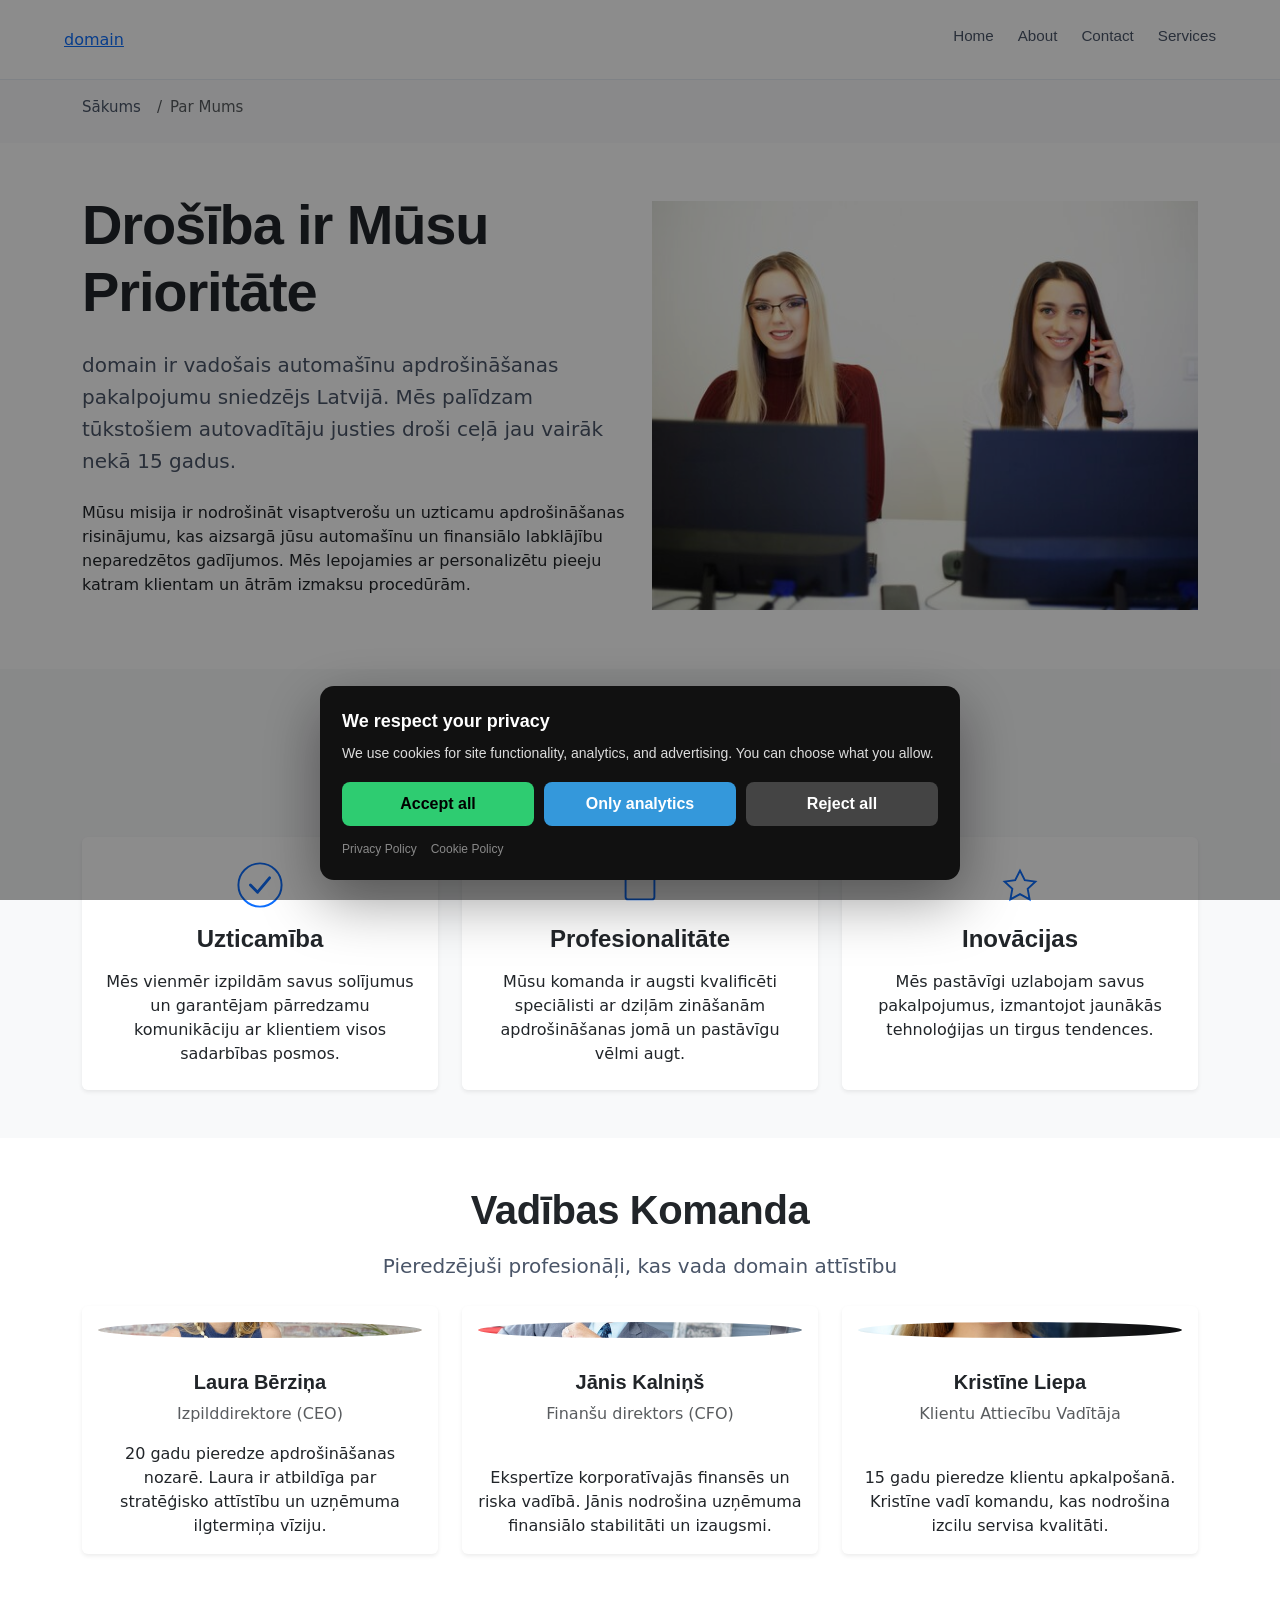
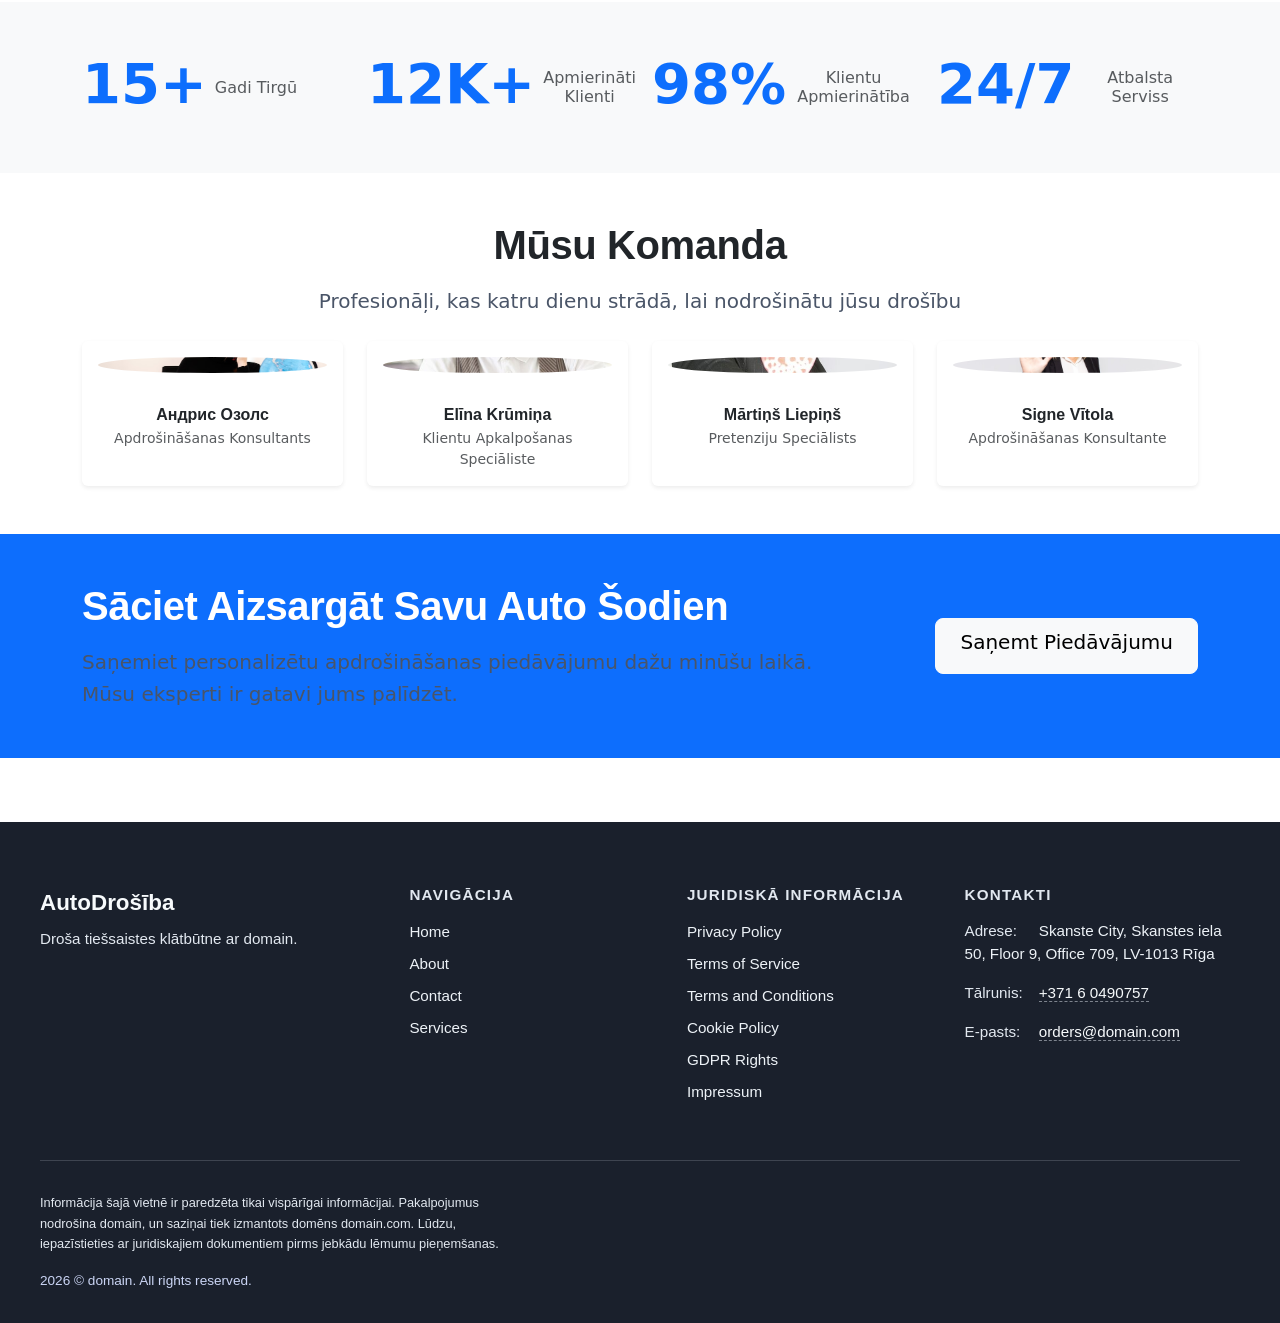
==== commit d5787572: "AI Audit" ====
--- a/about.html
+++ b/about.html
@@ -1,4 +1,70 @@
 <!DOCTYPE html><html lang="lv"><head>
+<script type="application/ld+json">
+{
+  "@context": "https://schema.org",
+  "@graph": [
+    {
+      "@type": "Organization",
+      "@id": "https://domain.com/#org",
+      "name": "domain",
+      "url": "https://domain.com",
+      "email": "orders@domain.com",
+      "telephone": "+371 6 0490757",
+      "address": {
+        "@type": "PostalAddress",
+        "streetAddress": "Skanste City, Skanstes iela 50, Floor 9, Office 709, LV-1013 Rīga"
+      },
+      "contactPoint": {
+        "@type": "ContactPoint",
+        "contactType": "customer support",
+        "email": "orders@domain.com",
+        "telephone": "+371 6 0490757"
+      }
+    },
+    {
+      "@type": "WebSite",
+      "@id": "https://domain.com/#website",
+      "url": "https://domain.com",
+      "name": "domain",
+      "publisher": {
+        "@id": "https://domain.com/#org"
+      }
+    },
+    {
+      "@type": "WebPage",
+      "@id": "https://domain.com/about.html#webpage",
+      "url": "https://domain.com/about.html",
+      "name": "Par Mums | domain - Automašīnu Apdrošināšana Latvijā",
+      "isPartOf": {
+        "@id": "https://domain.com/#website"
+      },
+      "about": {
+        "@id": "https://domain.com/#org"
+      },
+      "inLanguage": "lv",
+      "description": "Uzziniet vairāk par domain komandu un mūsu misiju sniegt labāko automašīnu apdrošināšanas pakalpojumu Latvijā. Profesionāla pieeja un klientu uzticība."
+    },
+    {
+      "@type": "BreadcrumbList",
+      "@id": "https://domain.com/about.html#breadcrumbs",
+      "itemListElement": [
+        {
+          "@type": "ListItem",
+          "position": 1,
+          "name": "Home",
+          "item": "https://domain.com"
+        },
+        {
+          "@type": "ListItem",
+          "position": 2,
+          "name": "About.Html",
+          "item": "https://domain.com/about.html"
+        }
+      ]
+    }
+  ]
+}
+</script>
   <meta charset="UTF-8">
   <meta name="viewport" content="width=device-width, initial-scale=1.0">
   <title>Par Mums | domain - Automašīnu Apdrošināšana Latvijā</title>
@@ -12,30 +78,34 @@
   <link rel="stylesheet" href="style.css">
   <link rel="icon" type="image/png" href="/favicon.png">
   <link rel="apple-touch-icon" href="/apple-touch-icon.png">
- </head>
+   <link rel="stylesheet" href="https://cdn.jsdelivr.net/npm/bootstrap@5.3.3/dist/css/bootstrap.min.css" integrity="sha384-QWTKZyjpPEjISv5WaRU9OFeRpok6YctnYmDr5pNlyT2bRjXh0JMhjY6hW+ALEwIH" crossorigin="anonymous">
+  <link rel="stylesheet" href="https://unpkg.com/aos@2.3.4/dist/aos.css">
+<link rel="stylesheet" href="./header-footer.css">
+<link rel="stylesheet" href="./consent.css">
+<script src="./consent.js"></script>
+</head>
  <body>
-  <header>
-   <nav class="navbar navbar-expand-md sticky-top bg-white border-bottom" aria-label="Galvenā navigācija">
-    <div class="container-fluid">
-     <a class="navbar-brand d-flex align-items-center" href="/"> 
-      <svg width="40" height="40" viewBox="0 0 40 40" fill="none" xmlns="http://www.w3.org/2000/svg" aria-hidden="true">
-       <rect width="40" height="40" rx="8" fill="var(--primary)"></rect> <path d="M20 10L28 15V25L20 30L12 25V15L20 10Z" stroke="white" stroke-width="2" stroke-linejoin="round"></path> <circle cx="20" cy="20" r="3" fill="white"></circle>
-      </svg> 
-      <span class="ms-2 fw-bold">AutoDrošība</span> 
-     </a> <a href="#pieteikuma-forma" class="btn btn-primary d-md-none order-md-3 ms-2">Saņemt piedāvājumu</a>
-     <button class="navbar-toggler" type="button" data-bs-toggle="collapse" data-bs-target="#navbarNav" aria-controls="navbarNav" aria-expanded="false" aria-label="Pārslēgt navigāciju"><span class="navbar-toggler-icon"></span></button>
-     <div class="collapse navbar-collapse" id="navbarNav">
-      <ul class="navbar-nav ms-auto">
-       <li class="nav-item"><a class="nav-link" href="/" aria-current="page">Sākums</a></li>
-       <li class="nav-item"><a class="nav-link" href="about.html">Par mums</a></li>
-       <li class="nav-item"><a class="nav-link" href="services.html">Pakalpojumi</a></li>
-       <li class="nav-item"><a class="nav-link" href="contact.html">Kontakti</a></li>
+<header class="dr-header" data-dr-variant="v1">
+  <div class="dr-header-inner">
+    <a class="dr-logo" href="./index.html" aria-label="domain">domain</a>
+
+    <nav class="dr-nav" aria-label="Primary navigation">
+      <ul class="dr-nav-list">
+        <li class="dr-nav-item"><a class="dr-nav-link" href="./index.html">Home</a></li><li class="dr-nav-item"><a class="dr-nav-link" href="./about.html">About</a></li><li class="dr-nav-item"><a class="dr-nav-link" href="./contact.html">Contact</a></li><li class="dr-nav-item"><a class="dr-nav-link" href="./services.html">Services</a></li>
       </ul>
-      <a href="#pieteikuma-forma" class="btn btn-primary ms-md-3 d-none d-md-inline-block">Saņemt piedāvājumu</a>
-     </div>
-    </div>
-   </nav>
-  </header>
+    </nav>
+
+    <button class="dr-burger" type="button" aria-label="Toggle menu" aria-expanded="false" aria-controls="dr-mobile-menu">
+      <span></span><span></span><span></span>
+    </button>
+  </div>
+</header>
+<nav class="dr-mobile-menu" id="dr-mobile-menu" aria-label="Mobile navigation">
+  <ul class="dr-mobile-nav-list">
+    <li class="dr-nav-item"><a class="dr-nav-link" href="./index.html">Home</a></li><li class="dr-nav-item"><a class="dr-nav-link" href="./about.html">About</a></li><li class="dr-nav-item"><a class="dr-nav-link" href="./contact.html">Contact</a></li><li class="dr-nav-item"><a class="dr-nav-link" href="./services.html">Services</a></li>
+  </ul>
+</nav>
+
   <main>
    <section class="breadcrumb-section py-3 bg-light">
     <div class="container">
@@ -262,74 +332,62 @@
     </div>
    </section>
   </main>
-  <footer class="footer py-4 py-md-5 bg-dark text-light">
-   <div class="container">
-    <div class="row g-4">
-     <div class="col-lg-4">
-      <div class="d-flex align-items-center mb-3">
-       <svg width="40" height="40" viewBox="0 0 40 40" fill="none" xmlns="http://www.w3.org/2000/svg" aria-hidden="true">
-        <rect width="40" height="40" rx="8" fill="var(--accent)"></rect> <path d="M20 10L28 15V25L20 30L12 25V15L20 10Z" stroke="white" stroke-width="2" stroke-linejoin="round"></path> <circle cx="20" cy="20" r="3" fill="white"></circle>
-       </svg>
-       <span class="ms-2 h5 mb-0 fw-bold">AutoDrošība</span>
-      </div>
-      <p class="mb-3">Uzticama un profesionāla automašīnu apdrošināšana Latvijā. Mēs rūpējamies par jūsu drošību uz ceļa.</p>
-      <div class="mb-2">
-       <strong>Adrese:</strong>
-       <br>
-       <span>{address}</span>
-      </div>
-      <div class="mb-2">
-       <strong>Tālrunis:</strong>
-       <br>
-       <a href="tel:{telephone}" class="text-light text-decoration-none">{telephone}</a>
-      </div>
-      <div>
-       <strong>E-pasts:</strong>
-       <br>
-       <a href="mailto:info@domain.com" class="text-light text-decoration-none">info@domain.com</a>
-      </div>
-     </div>
-     <div class="col-6 col-lg-2">
-      <h3 class="h6 fw-bold mb-3">Navigācija</h3>
-      <ul class="list-unstyled">
-       <li class="mb-2"><a href="/" class="text-light text-decoration-none">Sākums</a></li>
-       <li class="mb-2"><a href="about.html" class="text-light text-decoration-none">Par mums</a></li>
-       <li class="mb-2"><a href="services.html" class="text-light text-decoration-none">Pakalpojumi</a></li>
-       <li class="mb-2"><a href="contact.html" class="text-light text-decoration-none">Kontakti</a></li>
-      </ul>
-     </div>
-     <div class="col-6 col-lg-3">
-      <h3 class="h6 fw-bold mb-3">Pakalpojumi</h3>
-      <ul class="list-unstyled">
-       <li class="mb-2"><a href="services.html#kasko" class="text-light text-decoration-none">KASKO apdrošināšana</a></li>
-       <li class="mb-2"><a href="services.html#octa" class="text-light text-decoration-none">OCTA apdrošināšana</a></li>
-       <li class="mb-2"><a href="services.html#roadside" class="text-light text-decoration-none">Ceļu palīdzība</a></li>
-       <li class="mb-2"><a href="services.html#business" class="text-light text-decoration-none">Uzņēmumu apdrošināšana</a></li>
-      </ul>
-     </div>
-     <div class="col-lg-3">
-      <h3 class="h6 fw-bold mb-3">Juridiskā informācija</h3>
-      <ul class="list-unstyled">
-       <li class="mb-2"><a href="privacy.html" class="text-light text-decoration-none">Privātuma politika</a></li>
-       <li class="mb-2"><a href="terms_and_conditions.html" class="text-light text-decoration-none">Noteikumi un nosacījumi</a></li>
-       <li class="mb-2"><a href="terms_of_services.html" class="text-light text-decoration-none">Pakalpojumu noteikumi</a></li>
-       <li class="mb-2"><a href="cookie_policy.html" class="text-light text-decoration-none">Sīkdatņu politika</a></li>
-       <li class="mb-2"><a href="gdpr-rights.html" class="text-light text-decoration-none">GDPR tiesības</a></li>
-       <li class="mb-2"><a href="impressum.html" class="text-light text-decoration-none">Impressum</a></li>
-      </ul>
-     </div>
-    </div>
-    <hr class="my-4 border-secondary">
-    <div class="row">
-     <div class="col-md-6 text-center text-md-start">
-      <p class="mb-0 small">© 2025 AutoDrošība. Visas tiesības aizsargātas.</p>
-     </div>
-     <div class="col-md-6 text-center text-md-end">
-      <p class="mb-0 small">Izstrādāts ar rūpību Latvijas klientiem</p>
-     </div>
-    </div>
-   </div>
-  </footer>
-  <script src="script.js" defer=""></script>
+  <footer class="dr-footer">
+  <div class="dr-footer-inner">
+    <div class="dr-footer-top">
+      <div class="dr-footer-brand">
+        <a href="./index.html" class="dr-footer-logo">AutoDrošība</a>
+        <p class="dr-footer-tagline">Droša tiešsaistes klātbūtne ar domain.</p>
+      </div>
+      <nav class="dr-footer-nav" aria-label="Galvenā navigācija">
+        <h3 class="dr-footer-heading">Navigācija</h3>
+        <ul class="dr-footer-nav-list">
+          <li><a href="./index.html">Home</a></li>
+          <li><a href="./about.html">About</a></li>
+          <li><a href="./contact.html">Contact</a></li>
+          <li><a href="./services.html">Services</a></li>
+        </ul>
+      </nav>
+      <nav class="dr-footer-legal" aria-label="Juridiskā informācija">
+        <h3 class="dr-footer-heading">Juridiskā informācija</h3>
+        <ul class="dr-footer-legal-list">
+          <li><a href="./privacy.html">Privacy Policy</a></li>
+          <li><a href="./terms_of_services.html">Terms of Service</a></li>
+          <li><a href="./terms_and_conditions.html">Terms and Conditions</a></li>
+          <li><a href="./cookie_policy.html">Cookie Policy</a></li>
+          <li><a href="./gdpr-rights.html">GDPR Rights</a></li>
+          <li><a href="./impressum.html">Impressum</a></li>
+        </ul>
+      </nav>
+      <div class="dr-footer-contact">
+        <h3 class="dr-footer-heading">Kontakti</h3>
+        <ul class="dr-footer-contact-list">
+          <li class="dr-footer-contact-item"><span class="dr-footer-contact-label">Adrese:</span> <span>Skanste City, Skanstes iela 50, Floor 9, Office 709, LV-1013 Rīga</span></li>
+          <li class="dr-footer-contact-item"><span class="dr-footer-contact-label">Tālrunis:</span> <a href="tel:+371 6 0490757">+371 6 0490757</a></li>
+          <li class="dr-footer-contact-item"><span class="dr-footer-contact-label">E-pasts:</span> <a href="mailto:orders@domain.com">orders@domain.com</a></li>
+        </ul>
+      </div>
+    </div>
+    <div class="dr-footer-bottom">
+      <p class="dr-footer-disclaimer">Informācija šajā vietnē ir paredzēta tikai vispārīgai informācijai. Pakalpojumus nodrošina domain, un saziņai tiek izmantots domēns domain.com. Lūdzu, iepazīstieties ar juridiskajiem dokumentiem pirms jebkādu lēmumu pieņemšanas.</p>
+      <div class="dr-footer-bottom-meta">
+        <p class="dr-footer-meta"><span class="dr-year"></span> © domain. All rights reserved.</p>
+      </div>
+    </div>
+  </div>
+</footer>
+  
  
+  
+  
+
+<script src="script.js" defer=""></script>
+<script src="https://unpkg.com/aos@2.3.4/dist/aos.js"></script>
+<script>
+if (typeof AOS !== "undefined" && !window.__AOS_INITIALIZED__) {
+  AOS.init({ once: true, duration: 700, easing: "ease-out-cubic" });
+  window.__AOS_INITIALIZED__ = true;
+}
+</script>
+<script src="./header-footer.js"></script>
 </body></html>
--- a/header-footer.css
+++ b/header-footer.css
@@ -0,0 +1,413 @@
+:root {
+  --brand-primary: #1a1a1a;
+  --brand-secondary: #f0e6ff;
+  --brand-accent: #7c3aed;
+  --brand-neon: #a78bfa;
+  --color-text: #1a1a1a;
+  --color-text-light: #4a5568;
+  --color-text-muted: #718096;
+  --color-bg: #ffffff;
+  --color-bg-alt: #f7fafc;
+  --color-bg-dark: #1a202c;
+  --color-neutral-100: #f7fafc;
+  --color-neutral-200: #edf2f7;
+  --color-neutral-300: #e2e8f0;
+  --color-neutral-700: #4a5568;
+  --color-neutral-800: #2d3748;
+  --color-neutral-900: #1a202c;
+  --color-border: rgba(226, 232, 240, 0.8);
+  --color-success: #10b981;
+  --color-error: #ef4444;
+  --color-warning: #f59e0b;
+  --font-primary: 'Inter', -apple-system, BlinkMacSystemFont, 'Segoe UI', Roboto, 'Helvetica Neue', Arial, sans-serif;
+  --font-secondary: 'Montserrat', -apple-system, BlinkMacSystemFont, 'Segoe UI', Roboto, sans-serif;
+  --font-weight-normal: 400;
+  --font-weight-medium: 500;
+  --font-weight-semibold: 600;
+  --font-weight-bold: 700;
+  --space-xs: 0.25rem;
+  --space-sm: 0.5rem;
+  --space-md: 1rem;
+  --space-lg: 1.5rem;
+  --space-xl: 2rem;
+  --space-2xl: 3rem;
+  --space-3xl: 4rem;
+  --space-4xl: 6rem;
+  --border-radius-sm: 6px;
+  --border-radius-md: 10px;
+  --border-radius-lg: 16px;
+  --border-radius-xl: 20px;
+  --shadow-sm: 0 1px 3px 0 rgba(0, 0, 0, 0.1), 0 1px 2px 0 rgba(0, 0, 0, 0.06);
+  --shadow-md: 0 4px 6px -1px rgba(0, 0, 0, 0.1), 0 2px 4px -1px rgba(0, 0, 0, 0.06);
+  --shadow-lg: 0 10px 15px -3px rgba(0, 0, 0, 0.1), 0 4px 6px -2px rgba(0, 0, 0, 0.05);
+  --shadow-xl: 0 20px 25px -5px rgba(0, 0, 0, 0.1), 0 10px 10px -5px rgba(0, 0, 0, 0.04);
+  --transition-fast: 150ms cubic-bezier(0.4, 0, 0.2, 1);
+  --transition-base: 300ms cubic-bezier(0.4, 0, 0.2, 1);
+  --transition-slow: 500ms cubic-bezier(0.4, 0, 0.2, 1);
+  --nav-h: 80px;
+}
+
+/* Header */
+.dr-header {
+  position: sticky;
+  top: 0;
+  z-index: 50;
+  height: var(--nav-h);
+  background-color: var(--color-bg);
+  border-bottom: 1px solid var(--color-border);
+  display: flex;
+  align-items: center;
+  justify-content: center;
+}
+
+.dr-header-inner {
+  width: 100%;
+  max-width: 1200px;
+  padding: 0 var(--space-lg);
+  display: flex;
+  align-items: center;
+  justify-content: space-between;
+}
+
+.dr-header-brand {
+  display: flex;
+  align-items: center;
+  gap: var(--space-sm);
+}
+
+.dr-header-logo {
+  font-family: var(--font-secondary);
+  font-weight: var(--font-weight-bold);
+  font-size: 1.25rem;
+  color: var(--brand-primary);
+  text-decoration: none;
+}
+
+.dr-nav {
+  display: flex;
+  align-items: center;
+  gap: var(--space-xl);
+}
+
+.dr-nav-list {
+  display: flex;
+  list-style: none;
+  gap: var(--space-lg);
+  margin: 0;
+  padding: 0;
+}
+
+.dr-nav-list a {
+  font-family: var(--font-primary);
+  font-weight: var(--font-weight-medium);
+  font-size: 0.95rem;
+  color: var(--color-text-light);
+  text-decoration: none;
+  padding: var(--space-xs) 0;
+  position: relative;
+  transition: color var(--transition-fast);
+}
+
+.dr-nav-list a::after {
+  content: "";
+  position: absolute;
+  left: 0;
+  bottom: -0.1rem;
+  width: 0;
+  height: 2px;
+  background: var(--brand-accent);
+  transition: width var(--transition-fast);
+}
+
+.dr-nav-list a:hover {
+  color: var(--brand-accent);
+}
+
+.dr-nav-list a:hover::after {
+  width: 100%;
+}
+
+/* Burger */
+.dr-burger {
+  display: none;
+  width: 40px;
+  height: 40px;
+  border-radius: 999px;
+  border: 1px solid var(--color-border);
+  background: var(--color-bg);
+  display: flex;
+  align-items: center;
+  justify-content: center;
+  padding: 0;
+  cursor: pointer;
+  transition: background-color var(--transition-fast), border-color var(--transition-fast);
+}
+
+.dr-burger-box {
+  width: 20px;
+  height: 16px;
+  position: relative;
+}
+
+.dr-burger-line {
+  position: absolute;
+  left: 0;
+  right: 0;
+  height: 2px;
+  background-color: var(--color-text);
+  border-radius: 999px;
+  transition: transform var(--transition-fast), opacity var(--transition-fast), top var(--transition-fast), bottom var(--transition-fast);
+}
+
+.dr-burger-line:nth-child(1) {
+  top: 0;
+}
+
+.dr-burger-line:nth-child(2) {
+  top: 7px;
+}
+
+.dr-burger-line:nth-child(3) {
+  bottom: 0;
+}
+
+.dr-header.dr-open .dr-burger-line:nth-child(1) {
+  top: 7px;
+  transform: rotate(45deg);
+}
+
+.dr-header.dr-open .dr-burger-line:nth-child(2) {
+  opacity: 0;
+}
+
+.dr-header.dr-open .dr-burger-line:nth-child(3) {
+  bottom: 7px;
+  transform: rotate(-45deg);
+}
+
+.dr-burger:hover {
+  background-color: var(--color-neutral-100);
+  border-color: var(--color-neutral-300);
+}
+
+/* Mobile menu */
+.dr-mobile-menu {
+  display: none;
+  background-color: var(--color-bg);
+  border-bottom: 1px solid var(--color-border);
+}
+
+.dr-header.dr-open + .dr-mobile-menu {
+  display: block;
+}
+
+.dr-mobile-menu-inner {
+  max-width: 1200px;
+  margin: 0 auto;
+  padding: var(--space-md) var(--space-lg) var(--space-lg);
+}
+
+.dr-mobile-nav-list {
+  list-style: none;
+  margin: 0;
+  padding: 0;
+  display: flex;
+  flex-direction: column;
+  gap: var(--space-sm);
+}
+
+.dr-mobile-nav-list a {
+  display: block;
+  padding: var(--space-sm) 0;
+  font-family: var(--font-primary);
+  font-weight: var(--font-weight-medium);
+  color: var(--color-text);
+  text-decoration: none;
+  border-bottom: 1px solid var(--color-neutral-200);
+}
+
+.dr-mobile-nav-list li:last-child a {
+  border-bottom: none;
+}
+
+.dr-mobile-nav-list a:hover {
+  color: var(--brand-accent);
+}
+
+/* Footer */
+.dr-footer {
+  background-color: var(--color-bg-dark);
+  color: var(--color-neutral-100);
+  padding: var(--space-3xl) var(--space-lg) var(--space-xl);
+  margin-top: var(--space-3xl);
+}
+
+.dr-footer-inner {
+  max-width: 1200px;
+  margin: 0 auto;
+}
+
+.dr-footer-top {
+  display: grid;
+  grid-template-columns: minmax(0, 1.4fr) repeat(2, minmax(0, 1fr)) minmax(0, 1.2fr);
+  gap: var(--space-2xl);
+  padding-bottom: var(--space-2xl);
+  border-bottom: 1px solid rgba(226, 232, 240, 0.18);
+}
+
+.dr-footer-brand {
+  max-width: 320px;
+}
+
+.dr-footer-logo {
+  font-family: var(--font-secondary);
+  font-weight: var(--font-weight-bold);
+  font-size: 1.4rem;
+  color: var(--color-neutral-100);
+  text-decoration: none;
+}
+
+.dr-footer-tagline {
+  margin-top: var(--space-sm);
+  font-family: var(--font-primary);
+  font-size: 0.95rem;
+  color: var(--color-neutral-300);
+}
+
+.dr-footer-heading {
+  font-family: var(--font-secondary);
+  font-weight: var(--font-weight-semibold);
+  font-size: 0.95rem;
+  text-transform: uppercase;
+  letter-spacing: 0.08em;
+  color: var(--color-neutral-300);
+  margin: 0 0 var(--space-md);
+}
+
+.dr-footer-nav-list,
+.dr-footer-legal-list,
+.dr-footer-contact-list {
+  list-style: none;
+  margin: 0;
+  padding: 0;
+}
+
+.dr-footer-nav-list li,
+.dr-footer-legal-list li {
+  margin-bottom: var(--space-sm);
+}
+
+.dr-footer-nav-list a,
+.dr-footer-legal-list a {
+  font-family: var(--font-primary);
+  font-size: 0.95rem;
+  color: var(--color-neutral-200);
+  text-decoration: none;
+  transition: color var(--transition-fast);
+}
+
+.dr-footer-nav-list a:hover,
+.dr-footer-legal-list a:hover {
+  color: var(--brand-neon);
+}
+
+.dr-footer-contact-list {
+  display: flex;
+  flex-direction: column;
+  gap: var(--space-sm);
+}
+
+.dr-footer-contact-item {
+  font-family: var(--font-primary);
+  font-size: 0.95rem;
+  color: var(--color-neutral-200);
+}
+
+.dr-footer-contact-label {
+  display: inline-block;
+  min-width: 70px;
+  color: var(--color-neutral-300);
+  font-weight: var(--font-weight-medium);
+}
+
+.dr-footer-contact a {
+  color: var(--color-neutral-100);
+  text-decoration: none;
+  border-bottom: 1px dashed rgba(226, 232, 240, 0.5);
+  transition: color var(--transition-fast), border-color var(--transition-fast);
+}
+
+.dr-footer-contact a:hover {
+  color: var(--brand-neon);
+  border-color: var(--brand-neon);
+}
+
+.dr-footer-bottom {
+  padding-top: var(--space-xl);
+}
+
+.dr-footer-disclaimer {
+  margin: 0 0 var(--space-md);
+  font-family: var(--font-primary);
+  font-size: 0.8rem;
+  line-height: 1.6;
+  color: var(--color-neutral-300);
+}
+
+.dr-footer-bottom-meta {
+  display: flex;
+  flex-wrap: wrap;
+  justify-content: space-between;
+  align-items: center;
+  gap: var(--space-sm);
+}
+
+.dr-footer-meta {
+  margin: 0;
+  font-family: var(--font-primary);
+  font-size: 0.85rem;
+  color: var(--color-neutral-400, #cbd5f5);
+}
+
+/* Responsive */
+@media (max-width: 767px) {
+  .dr-nav {
+    display: none;
+  }
+
+  .dr-burger {
+    display: flex;
+  }
+
+  .dr-header-inner {
+    padding: 0 var(--space-md);
+  }
+
+  .dr-footer {
+    padding: var(--space-2xl) var(--space-md) var(--space-lg);
+  }
+
+  .dr-footer-top {
+    grid-template-columns: minmax(0, 1fr);
+    gap: var(--space-xl);
+  }
+
+  .dr-footer-bottom-meta {
+    flex-direction: column;
+    align-items: flex-start;
+  }
+}
+
+@media (min-width: 768px) {
+  .dr-nav {
+    display: flex;
+  }
+
+  .dr-burger {
+    display: none;
+  }
+
+  .dr-mobile-menu {
+    display: none;
+  }
+}
--- a/consent.css
+++ b/consent.css
@@ -0,0 +1,73 @@
+.cc-wrapper {
+  position: fixed;
+  inset: 0;
+  background: rgba(0,0,0,0.45);
+  display: flex;
+  align-items: flex-end;
+  justify-content: center;
+  z-index: 9999;
+  padding: 20px;
+}
+
+.cc-card {
+  background: #111;
+  color: #fff;
+  max-width: 640px;
+  width: 100%;
+  border-radius: 14px;
+  padding: 22px;
+  box-shadow: 0 20px 60px rgba(0,0,0,0.4);
+  font-family: -apple-system, BlinkMacSystemFont, "Segoe UI", Roboto, sans-serif;
+}
+
+.cc-header {
+  font-size: 18px;
+  font-weight: 600;
+  margin-bottom: 8px;
+}
+
+.cc-body {
+  font-size: 14px;
+  opacity: 0.85;
+  margin-bottom: 18px;
+  line-height: 1.5;
+}
+
+.cc-actions {
+  display: flex;
+  gap: 10px;
+  flex-wrap: wrap;
+}
+
+.cc-btn {
+  flex: 1;
+  padding: 10px 14px;
+  border-radius: 8px;
+  border: none;
+  cursor: pointer;
+  font-weight: 600;
+  transition: 0.2s ease;
+}
+
+.cc-accept { background: #2ecc71; color: #000; }
+.cc-analytics { background: #3498db; color: #fff; }
+.cc-reject { background: #444; color: #fff; }
+
+.cc-btn:hover { transform: translateY(-1px); opacity: 0.9; }
+
+.cc-links {
+  margin-top: 14px;
+  font-size: 12px;
+  opacity: 0.7;
+  display: flex;
+  gap: 14px;
+}
+
+.cc-links a {
+  color: #bbb;
+  text-decoration: none;
+}
+
+.cc-links a:hover {
+  text-decoration: underline;
+}
